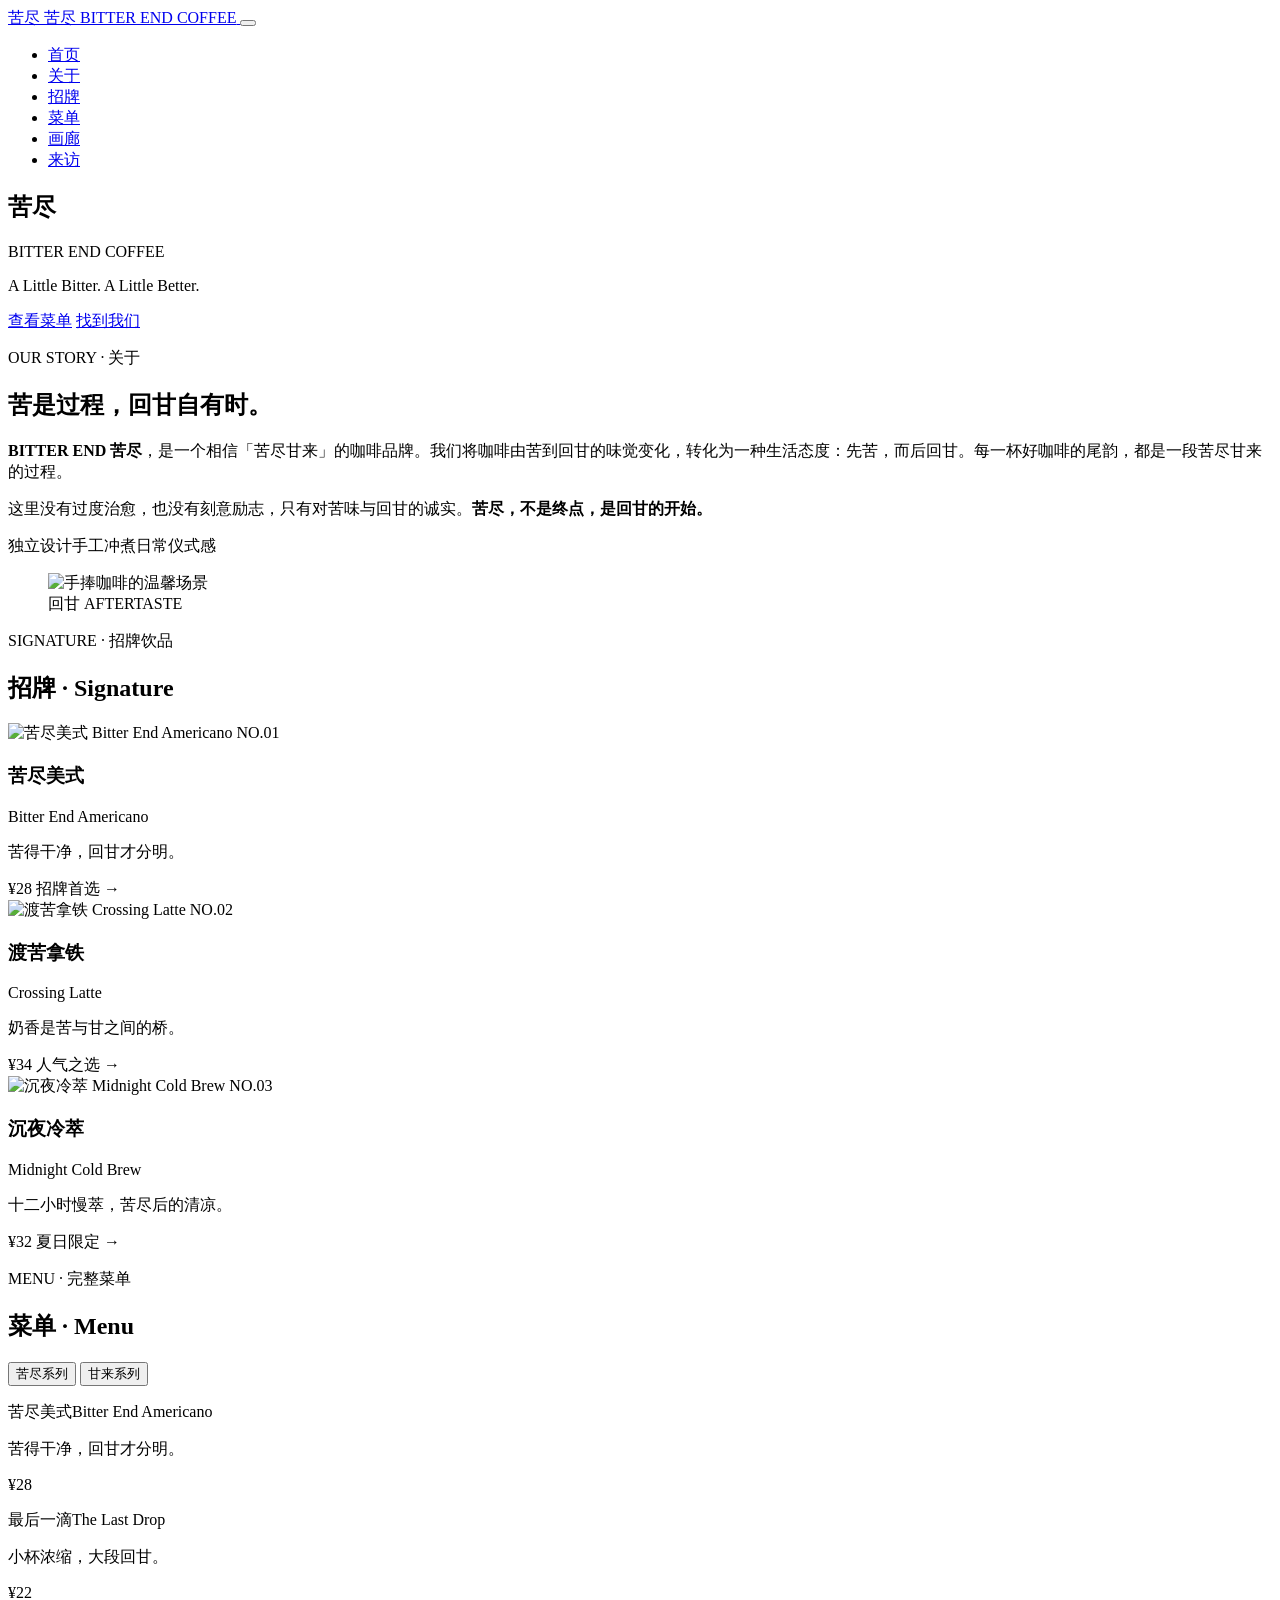
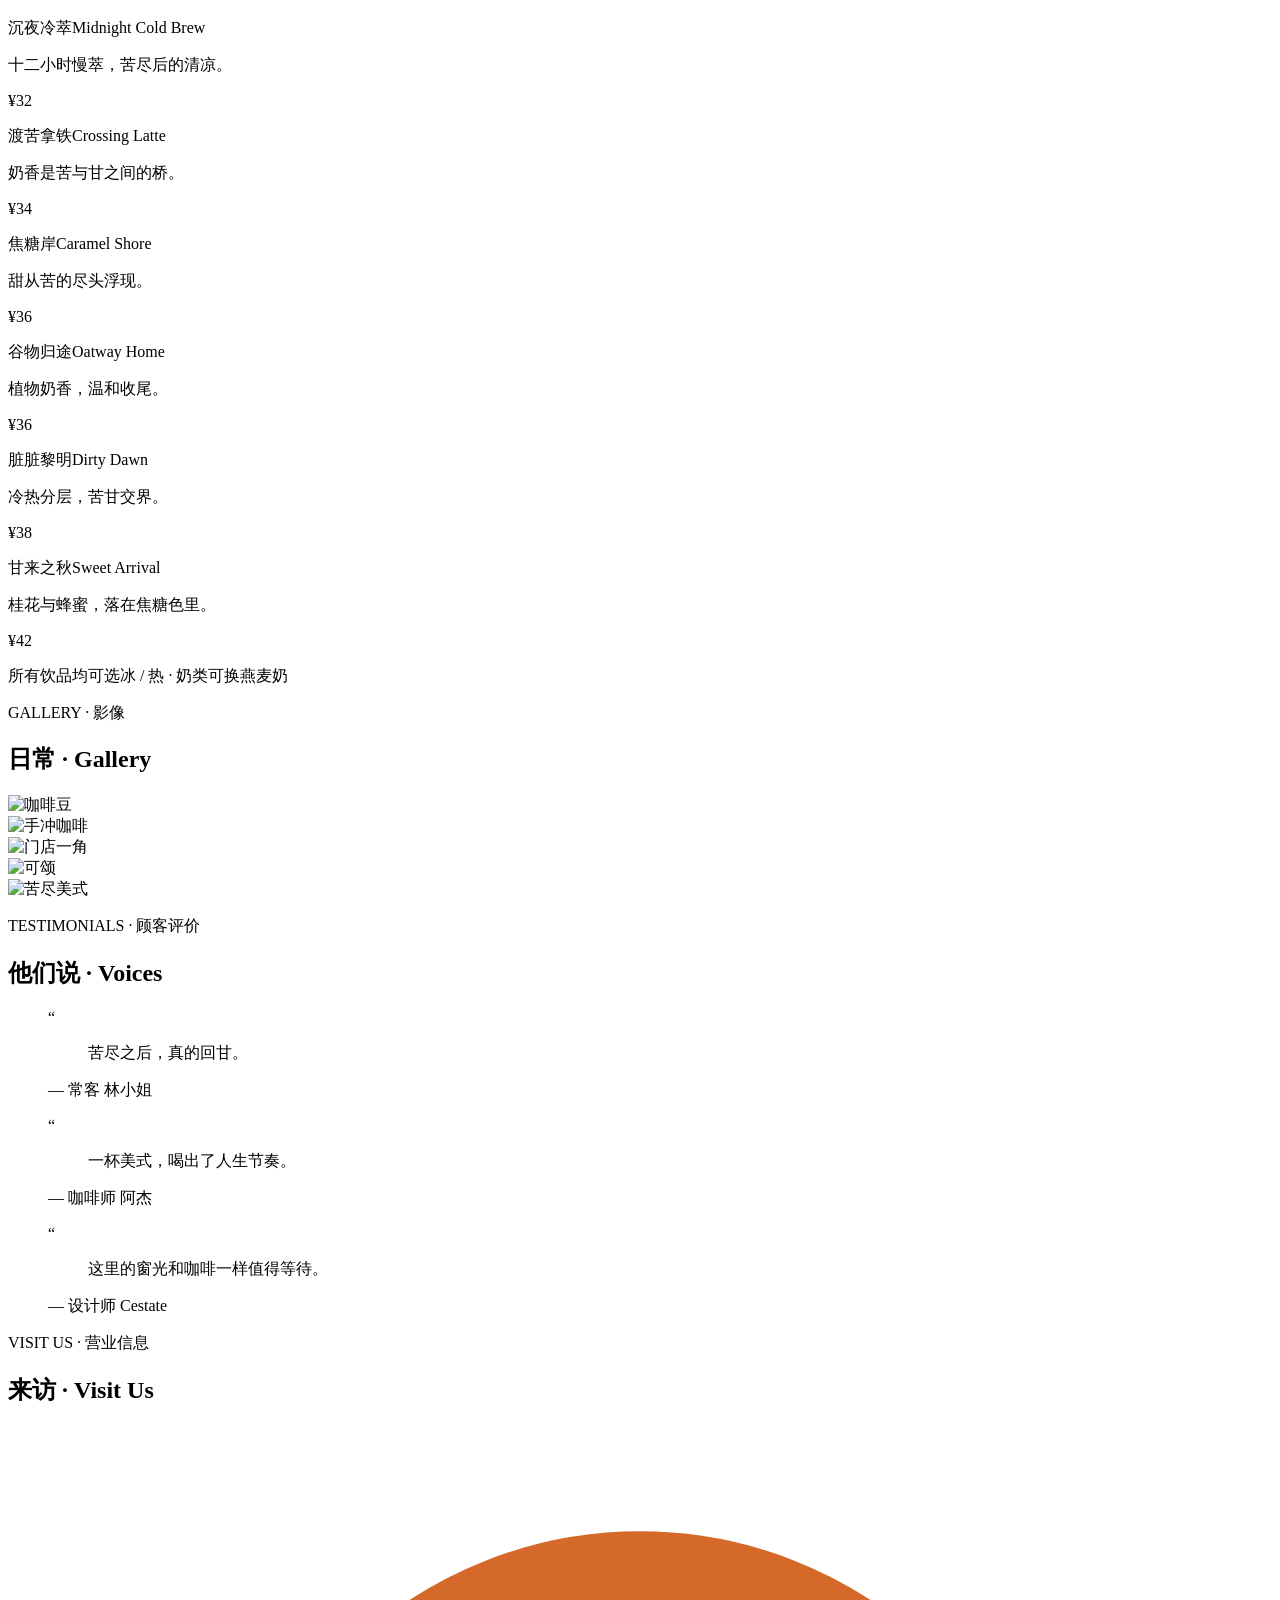
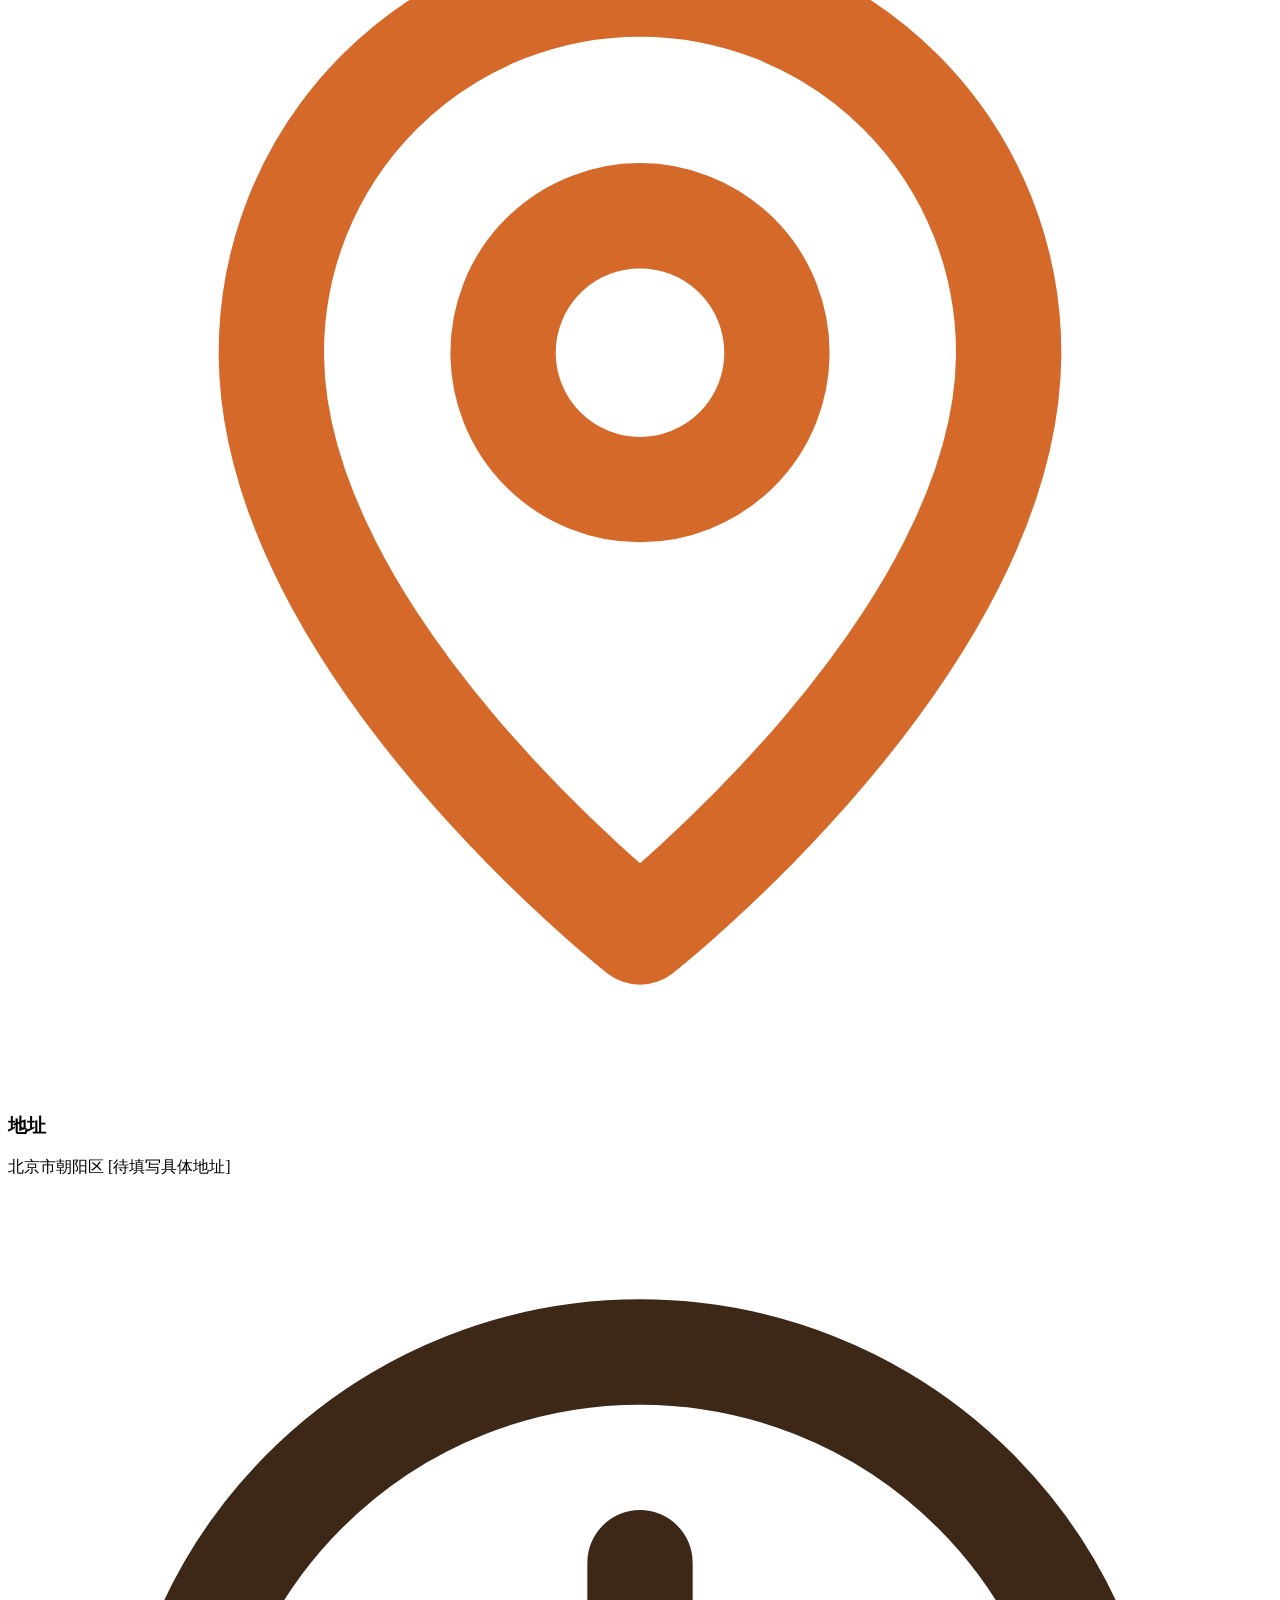
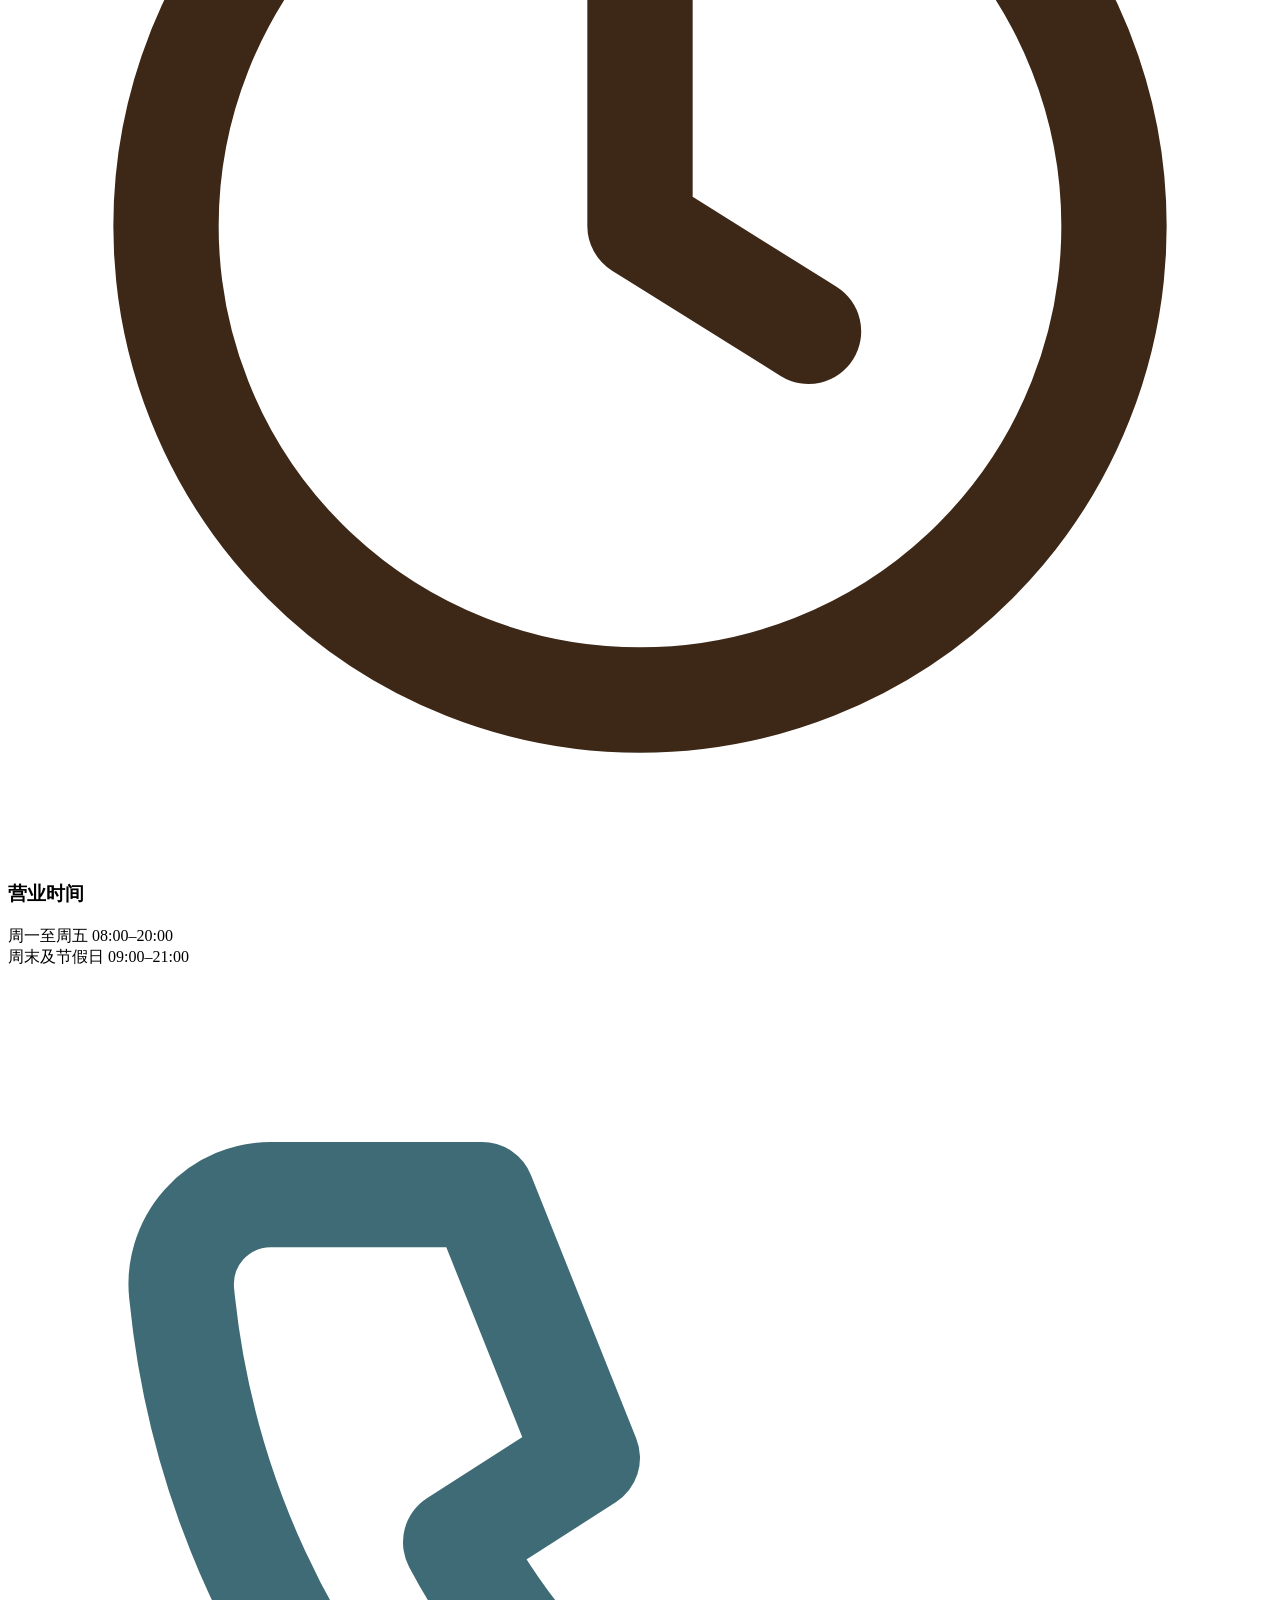
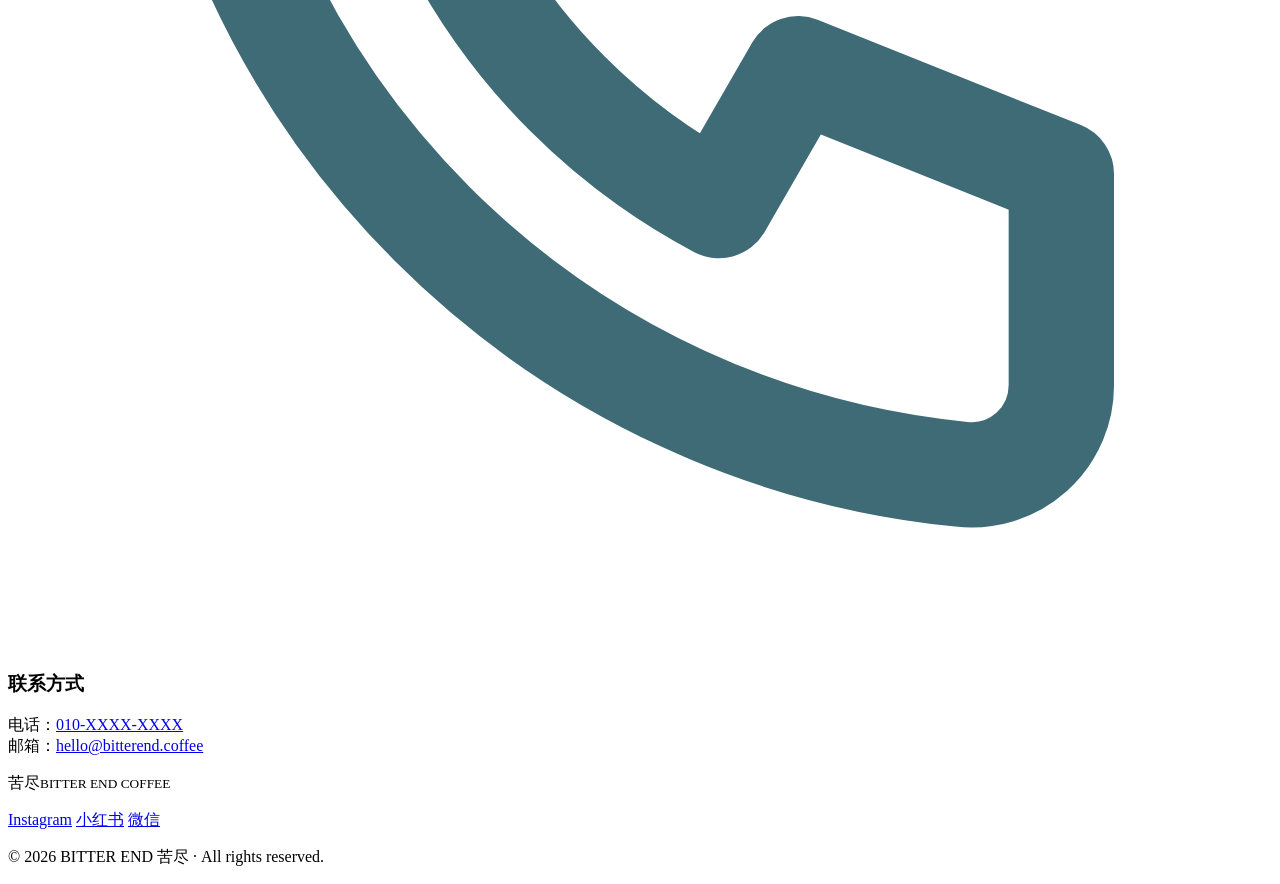
==== index.html @ 6642f7c9 "Add files via upload" ====
<!DOCTYPE html>
<html lang="zh-CN"><head>
<meta charset="UTF-8">
<meta name="viewport" content="width=device-width, initial-scale=1.0">
<meta name="description" content="苦尽 BITTER END COFFEE：苦是过程，回甘自有时。探索品牌故事、招牌饮品、完整菜单与门店信息。">
<meta name="theme-color" content="#3D2817">
<title>苦尽 BITTER END COFFEE · A Little Bitter. A Little Better.</title>
<link rel="preconnect" href="https://fonts.googleapis.com">
<link rel="preconnect" href="https://fonts.gstatic.com" crossorigin="">
<link href="https://fonts.googleapis.com/css2?family=Fredoka:wght@500;600;700&amp;family=Inter:wght@400;500;600;700&amp;family=Noto+Sans+SC:wght@400;500;700;900&amp;family=Ma+Shan+Zheng&amp;display=swap" rel="stylesheet">
<link rel="stylesheet" href="assets/styles.css">
</head>
<body>

<!-- 1. 固定导航栏 -->
<header class="nav">
  <div class="nav-inner">
    <a class="brand" href="#home" aria-label="苦尽 BITTER END COFFEE 首页">
      <span class="brand-mark">苦尽</span>
      <span class="brand-name">
        <span class="cn">苦尽</span>
        <span class="en">BITTER END COFFEE</span>
      </span>
    </a>
    <button class="burger" id="burger" aria-label="打开菜单" aria-expanded="false">
      <span></span><span></span><span></span>
    </button>
    <ul class="nav-links" id="navLinks">
      <li><a href="#home">首页</a></li>
      <li><a href="#about">关于</a></li>
      <li><a href="#signature">招牌</a></li>
      <li><a href="#menu">菜单</a></li>
      <li><a href="#gallery">画廊</a></li>
      <li><a href="#visit" class="nav-cta">来访</a></li>
    </ul>
  </div>
</header>

<main>

<!-- 2. Hero -->
<section class="hero" id="home">
  <div class="hero-copy">
    <h1 class="hero-brush">苦尽</h1>
    <p class="hero-en">BITTER END COFFEE</p>
    <p class="hero-tag">A Little Bitter. A Little Better.</p>
    <div class="hero-btns">
      <a class="btn btn--mustard" href="#menu">查看菜单</a>
      <a class="btn btn--outline" href="#visit">找到我们</a>
    </div>
  </div>
</section>

<!-- 3. Our Story -->
<section class="story" id="about">
  <div class="wrap story-grid">
    <div class="story-text">
      <p class="sec-eyebrow">OUR STORY · 关于</p>
      <h2 class="story-title">苦是过程，回甘自有时<span class="dot">。</span>
      </h2>
      <p><strong>BITTER END 苦尽</strong>，是一个相信「苦尽甘来」的咖啡品牌。我们将咖啡由苦到回甘的味觉变化，转化为一种生活态度：先苦，而后回甘。每一杯好咖啡的尾韵，都是一段苦尽甘来的过程。</p>
      <p>这里没有过度治愈，也没有刻意励志，只有对苦味与回甘的诚实。<strong>苦尽，不是终点，是回甘的开始。</strong></p>
      <div class="story-tags">
        <span>独立设计</span><span>手工冲煮</span><span>日常仪式感</span>
      </div>
    </div>
    <figure class="story-fig">
      <div class="frame">
        <img src="assets/images/story.png" alt="手捧咖啡的温馨场景" loading="lazy">
      </div>
      <div class="story-seal" aria-hidden="true">
        <span class="zh">回甘</span>
        <span class="en">AFTERTASTE</span>
      </div>
    </figure>
  </div>
</section>

<!-- 4. Signature -->
<section class="sig" id="signature">
  <div class="wrap">
    <div class="sec-head">
      <p class="sec-eyebrow">SIGNATURE · 招牌饮品</p>
      <h2 class="sec-title">招牌 · <span class="en">Signature</span></h2>
    </div>
    <div class="sig-grid">
      <article class="sig-card">
        <div class="sig-thumb">
          <img src="assets/images/americano.png" alt="苦尽美式 Bitter End Americano" loading="lazy">
          <span class="sig-badge">NO.01</span>
        </div>
        <div class="sig-body">
          <h3 class="sig-name-zh">苦尽美式</h3>
          <p class="sig-name-en">Bitter End Americano</p>
          <p class="sig-line">苦得干净，回甘才分明。</p>
          <div class="sig-foot">
            <span class="sig-price">¥28</span>
            <span class="sig-more">招牌首选 →</span>
          </div>
        </div>
      </article>
      <article class="sig-card">
        <div class="sig-thumb">
          <img src="assets/images/latte.png" alt="渡苦拿铁 Crossing Latte" loading="lazy">
          <span class="sig-badge">NO.02</span>
        </div>
        <div class="sig-body">
          <h3 class="sig-name-zh">渡苦拿铁</h3>
          <p class="sig-name-en">Crossing Latte</p>
          <p class="sig-line">奶香是苦与甘之间的桥。</p>
          <div class="sig-foot">
            <span class="sig-price">¥34</span>
            <span class="sig-more">人气之选 →</span>
          </div>
        </div>
      </article>
      <article class="sig-card">
        <div class="sig-thumb">
          <img src="assets/images/cold-brew.png" alt="沉夜冷萃 Midnight Cold Brew" loading="lazy">
          <span class="sig-badge">NO.03</span>
        </div>
        <div class="sig-body">
          <h3 class="sig-name-zh">沉夜冷萃</h3>
          <p class="sig-name-en">Midnight Cold Brew</p>
          <p class="sig-line">十二小时慢萃，苦尽后的清凉。</p>
          <div class="sig-foot">
            <span class="sig-price">¥32</span>
            <span class="sig-more">夏日限定 →</span>
          </div>
        </div>
      </article>
    </div>
  </div>
</section>

<!-- 5. Menu -->
<section class="menu" id="menu">
  <div class="wrap">
    <div class="sec-head">
      <p class="sec-eyebrow">MENU · 完整菜单</p>
      <h2 class="sec-title">菜单 · <span class="en">Menu</span></h2>
    </div>
    <div class="menu-panel-card">
      <div class="tabs" role="tablist" aria-label="菜单分类">
        <button class="tab active" role="tab" aria-selected="true" aria-controls="panel-bitter" id="tab-bitter" data-panel="panel-bitter">苦尽系列</button>
        <button class="tab" role="tab" aria-selected="false" aria-controls="panel-sweet" id="tab-sweet" data-panel="panel-sweet">甘来系列</button>
      </div>
      <div class="tab-panels">
        <div class="tab-panel active" id="panel-bitter" role="tabpanel" aria-labelledby="tab-bitter">
          <div class="menu-row">
            <div class="menu-info">
              <p class="menu-name">苦尽美式<span class="en">Bitter End Americano</span></p>
              <p class="menu-desc">苦得干净，回甘才分明。</p>
            </div>
            <span class="leader" aria-hidden="true"></span>
            <span class="menu-price">¥28</span>
          </div>
          <div class="menu-row">
            <div class="menu-info">
              <p class="menu-name">最后一滴<span class="en">The Last Drop</span></p>
              <p class="menu-desc">小杯浓缩，大段回甘。</p>
            </div>
            <span class="leader" aria-hidden="true"></span>
            <span class="menu-price">¥22</span>
          </div>
          <div class="menu-row">
            <div class="menu-info">
              <p class="menu-name">沉夜冷萃<span class="en">Midnight Cold Brew</span></p>
              <p class="menu-desc">十二小时慢萃，苦尽后的清凉。</p>
            </div>
            <span class="leader" aria-hidden="true"></span>
            <span class="menu-price">¥32</span>
          </div>
        </div>
        <div class="tab-panel" id="panel-sweet" role="tabpanel" aria-labelledby="tab-sweet">
          <div class="menu-row">
            <div class="menu-info">
              <p class="menu-name">渡苦拿铁<span class="en">Crossing Latte</span></p>
              <p class="menu-desc">奶香是苦与甘之间的桥。</p>
            </div>
            <span class="leader" aria-hidden="true"></span>
            <span class="menu-price">¥34</span>
          </div>
          <div class="menu-row">
            <div class="menu-info">
              <p class="menu-name">焦糖岸<span class="en">Caramel Shore</span></p>
              <p class="menu-desc">甜从苦的尽头浮现。</p>
            </div>
            <span class="leader" aria-hidden="true"></span>
            <span class="menu-price">¥36</span>
          </div>
          <div class="menu-row">
            <div class="menu-info">
              <p class="menu-name">谷物归途<span class="en">Oatway Home</span></p>
              <p class="menu-desc">植物奶香，温和收尾。</p>
            </div>
            <span class="leader" aria-hidden="true"></span>
            <span class="menu-price">¥36</span>
          </div>
          <div class="menu-row">
            <div class="menu-info">
              <p class="menu-name">脏脏黎明<span class="en">Dirty Dawn</span></p>
              <p class="menu-desc">冷热分层，苦甘交界。</p>
            </div>
            <span class="leader" aria-hidden="true"></span>
            <span class="menu-price">¥38</span>
          </div>
          <div class="menu-row">
            <div class="menu-info">
              <p class="menu-name">甘来之秋<span class="en">Sweet Arrival</span></p>
              <p class="menu-desc">桂花与蜂蜜，落在焦糖色里。</p>
            </div>
            <span class="leader" aria-hidden="true"></span>
            <span class="menu-price">¥42</span>
          </div>
        </div>
      </div>
      <p class="menu-note">所有饮品均可选冰 / 热 · 奶类可换燕麦奶</p>
    </div>
  </div>
</section>

<!-- 6. Gallery -->
<section class="gal" id="gallery">
  <div class="wrap">
    <div class="sec-head">
      <p class="sec-eyebrow">GALLERY · 影像</p>
      <h2 class="sec-title">日常 · <span class="en">Gallery</span></h2>
    </div>
    <div class="gal-grid">
      <div class="gal-cell r43"><img src="assets/images/coffee-beans.png" alt="咖啡豆" loading="lazy"></div>
      <div class="gal-cell r43"><img src="assets/images/pour-over.png" alt="手冲咖啡" loading="lazy"></div>
      <div class="gal-cell wide r169"><img src="assets/images/store.png" alt="门店一角" loading="lazy"></div>
      <div class="gal-cell r11"><img src="assets/images/croissant.png" alt="可颂" loading="lazy"></div>
      <div class="gal-cell r11"><img src="assets/images/americano.png" alt="苦尽美式" loading="lazy"></div>
    </div>
  </div>
</section>

<!-- 7. Testimonials -->
<section class="voices" id="voices">
  <div class="wrap">
    <div class="sec-head">
      <p class="sec-eyebrow">TESTIMONIALS · 顾客评价</p>
      <h2 class="sec-title">他们说 · <span class="en">Voices</span></h2>
    </div>
    <div class="voices-grid">
      <figure class="voice-card">
        <span class="voice-quote-mark" aria-hidden="true">“</span>
        <blockquote class="voice-text">苦尽之后，真的回甘。</blockquote>
        <figcaption class="voice-who">— 常客 林小姐</figcaption>
      </figure>
      <figure class="voice-card">
        <span class="voice-quote-mark" aria-hidden="true">“</span>
        <blockquote class="voice-text">一杯美式，喝出了人生节奏。</blockquote>
        <figcaption class="voice-who">— 咖啡师 阿杰</figcaption>
      </figure>
      <figure class="voice-card">
        <span class="voice-quote-mark" aria-hidden="true">“</span>
        <blockquote class="voice-text">这里的窗光和咖啡一样值得等待。</blockquote>
        <figcaption class="voice-who">— 设计师 Cestate</figcaption>
      </figure>
    </div>
  </div>
</section>

<!-- 8. Visit Us -->
<section class="visit" id="visit">
  <div class="wrap">
    <div class="sec-head">
      <p class="sec-eyebrow">VISIT US · 营业信息</p>
      <h2 class="sec-title">来访 · <span class="en">Visit Us</span></h2>
    </div>
    <div class="visit-grid">
      <div class="visit-card">
        <div class="visit-icon" aria-hidden="true">
          <svg viewBox="0 0 24 24" fill="none" stroke="#D4692A" stroke-width="2" stroke-linecap="round" stroke-linejoin="round"><path d="M12 21s-7-5.5-7-11a7 7 0 0 1 14 0c0 5.5-7 11-7 11z"></path><circle cx="12" cy="10" r="2.6"></circle></svg>
        </div>
        <h3 class="visit-label">地址</h3>
        <p>北京市朝阳区 [待填写具体地址]</p>
      </div>
      <div class="visit-card">
        <div class="visit-icon" aria-hidden="true">
          <svg viewBox="0 0 24 24" fill="none" stroke="#3D2817" stroke-width="2" stroke-linecap="round" stroke-linejoin="round"><circle cx="12" cy="12" r="9"></circle><path d="M12 7v5l3.2 2"></path></svg>
        </div>
        <h3 class="visit-label">营业时间</h3>
        <p>周一至周五 08:00–20:00<br>周末及节假日 09:00–21:00</p>
      </div>
      <div class="visit-card">
        <div class="visit-icon" aria-hidden="true">
          <svg viewBox="0 0 24 24" fill="none" stroke="#3E6B75" stroke-width="2" stroke-linecap="round" stroke-linejoin="round"><path d="M5 4h4l2 5-2.5 1.6a12 12 0 0 0 5 5L15 13l5 2v4a1.7 1.7 0 0 1-1.9 1.7A16.5 16.5 0 0 1 3.3 5.9 1.7 1.7 0 0 1 5 4z"></path></svg>
        </div>
        <h3 class="visit-label">联系方式</h3>
        <p>电话：<a href="tel:010-XXXX-XXXX">010-XXXX-XXXX</a><br>邮箱：<a href="mailto:hello@bitterend.coffee">hello@bitterend.coffee</a></p>
      </div>
    </div>
  </div>
</section>

</main>

<!-- 9. Footer -->
<footer class="footer">
  <div class="wrap footer-inner">
    <p class="footer-brand">苦尽<small>BITTER END COFFEE</small></p>
    <nav class="footer-social" aria-label="社交媒体">
      <a href="#" aria-label="Instagram">Instagram</a>
      <a href="#" aria-label="小红书">小红书</a>
      <a href="#" aria-label="微信">微信</a>
    </nav>
    <p class="footer-copy">© 2026 BITTER END 苦尽 · All rights reserved.</p>
  </div>
</footer>

<script src="assets/main.js" defer></script>


</body></html>
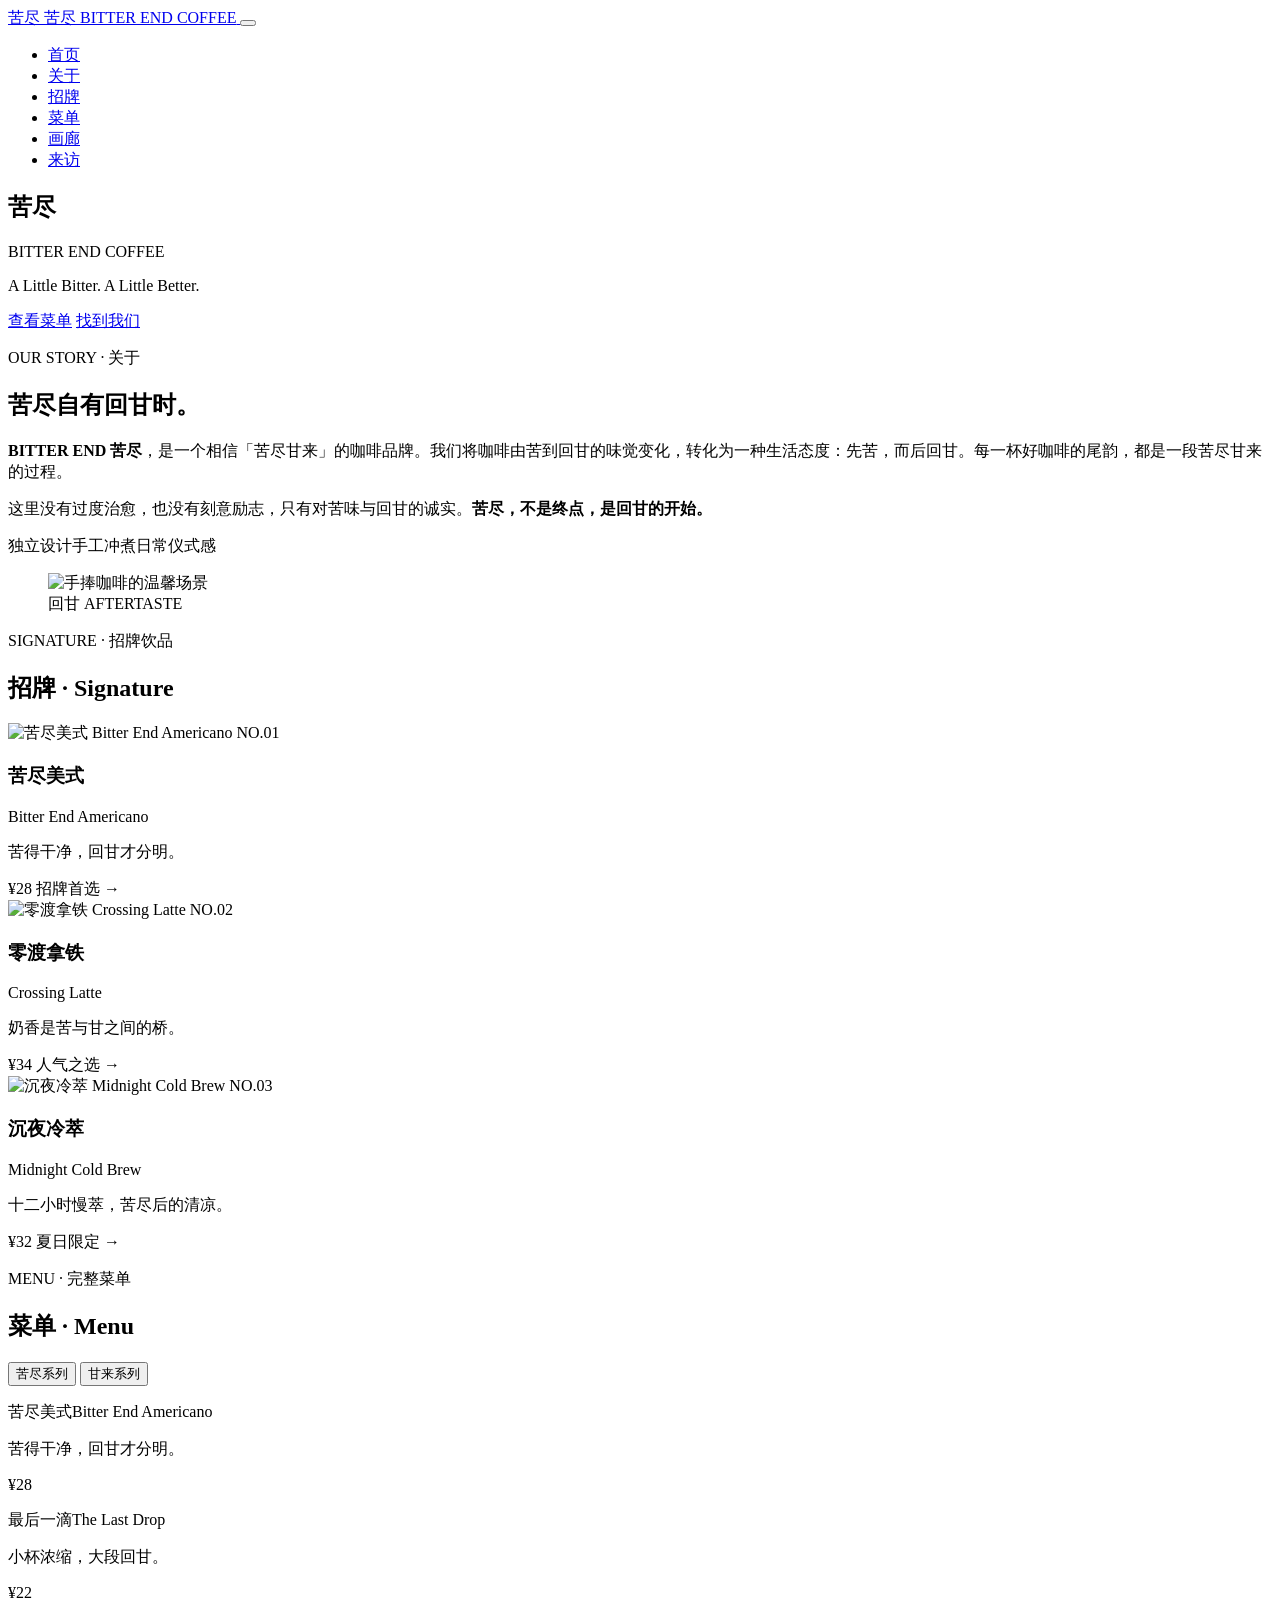
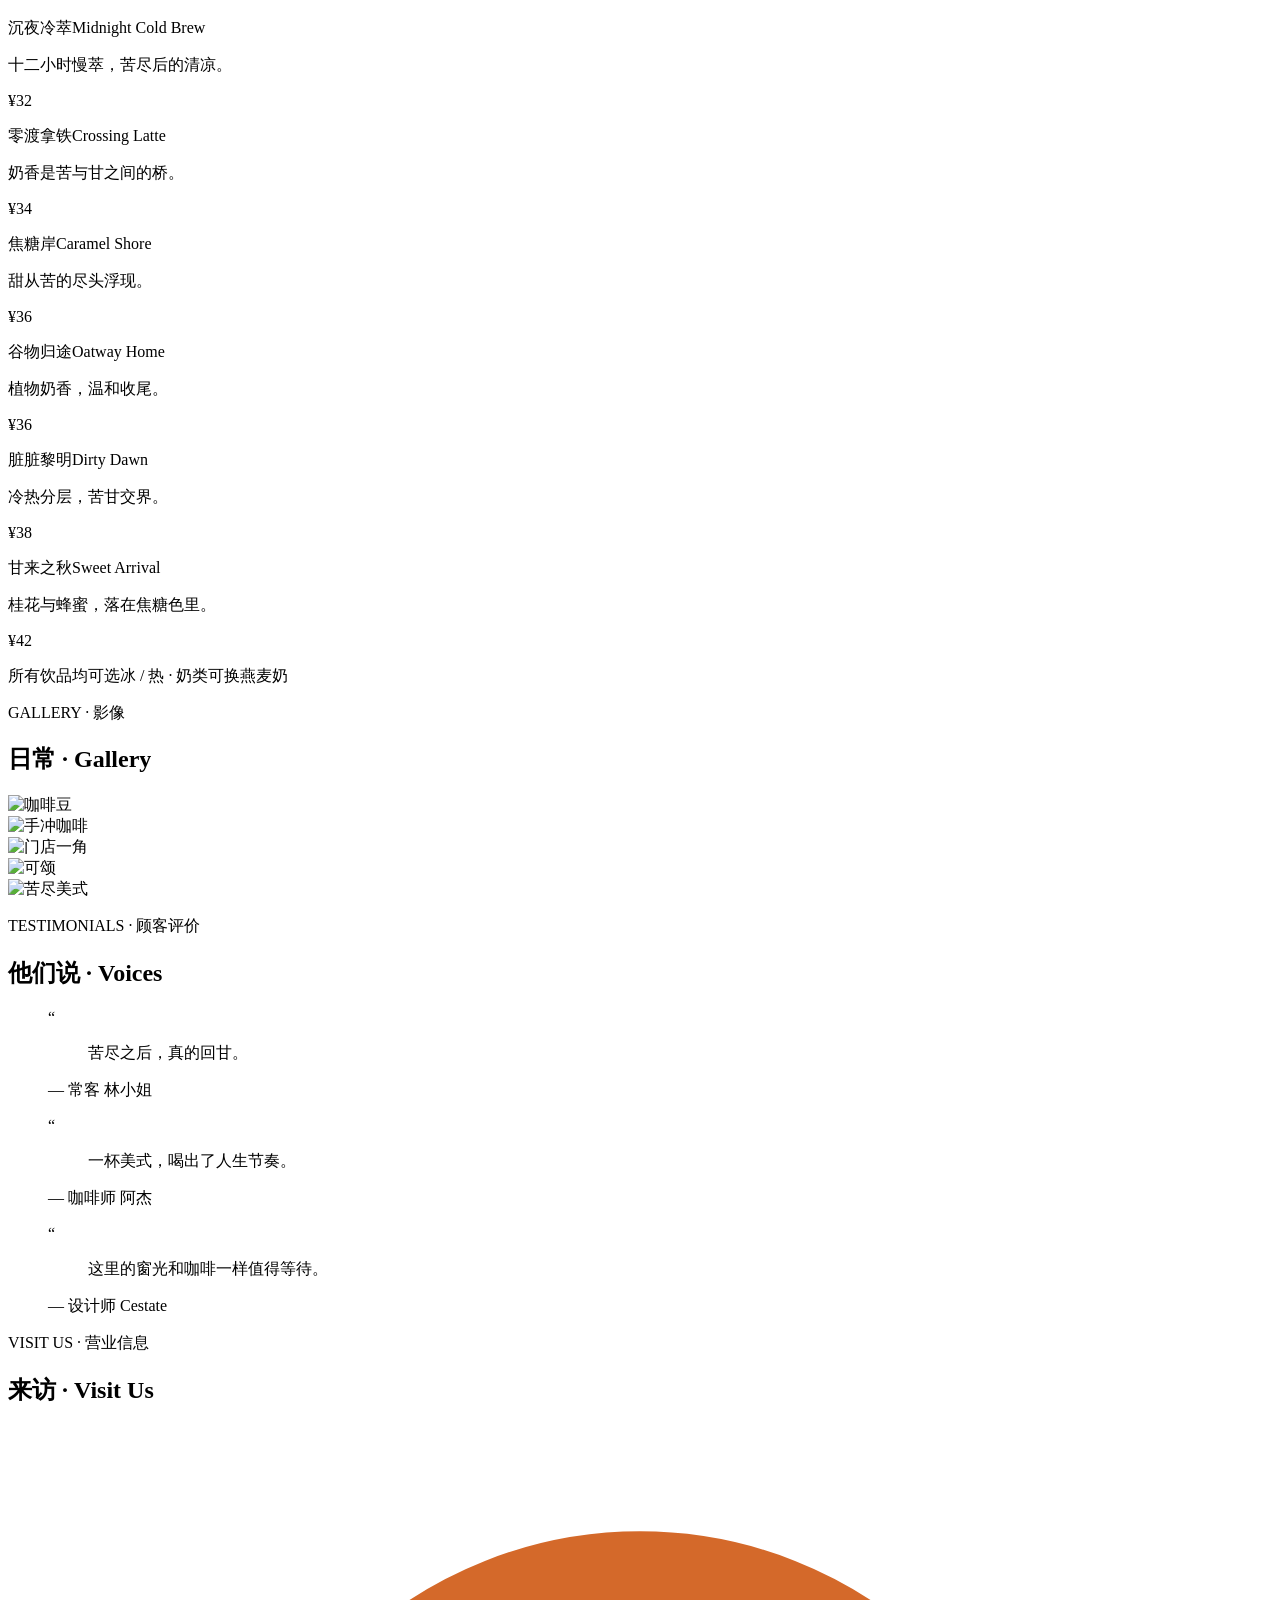
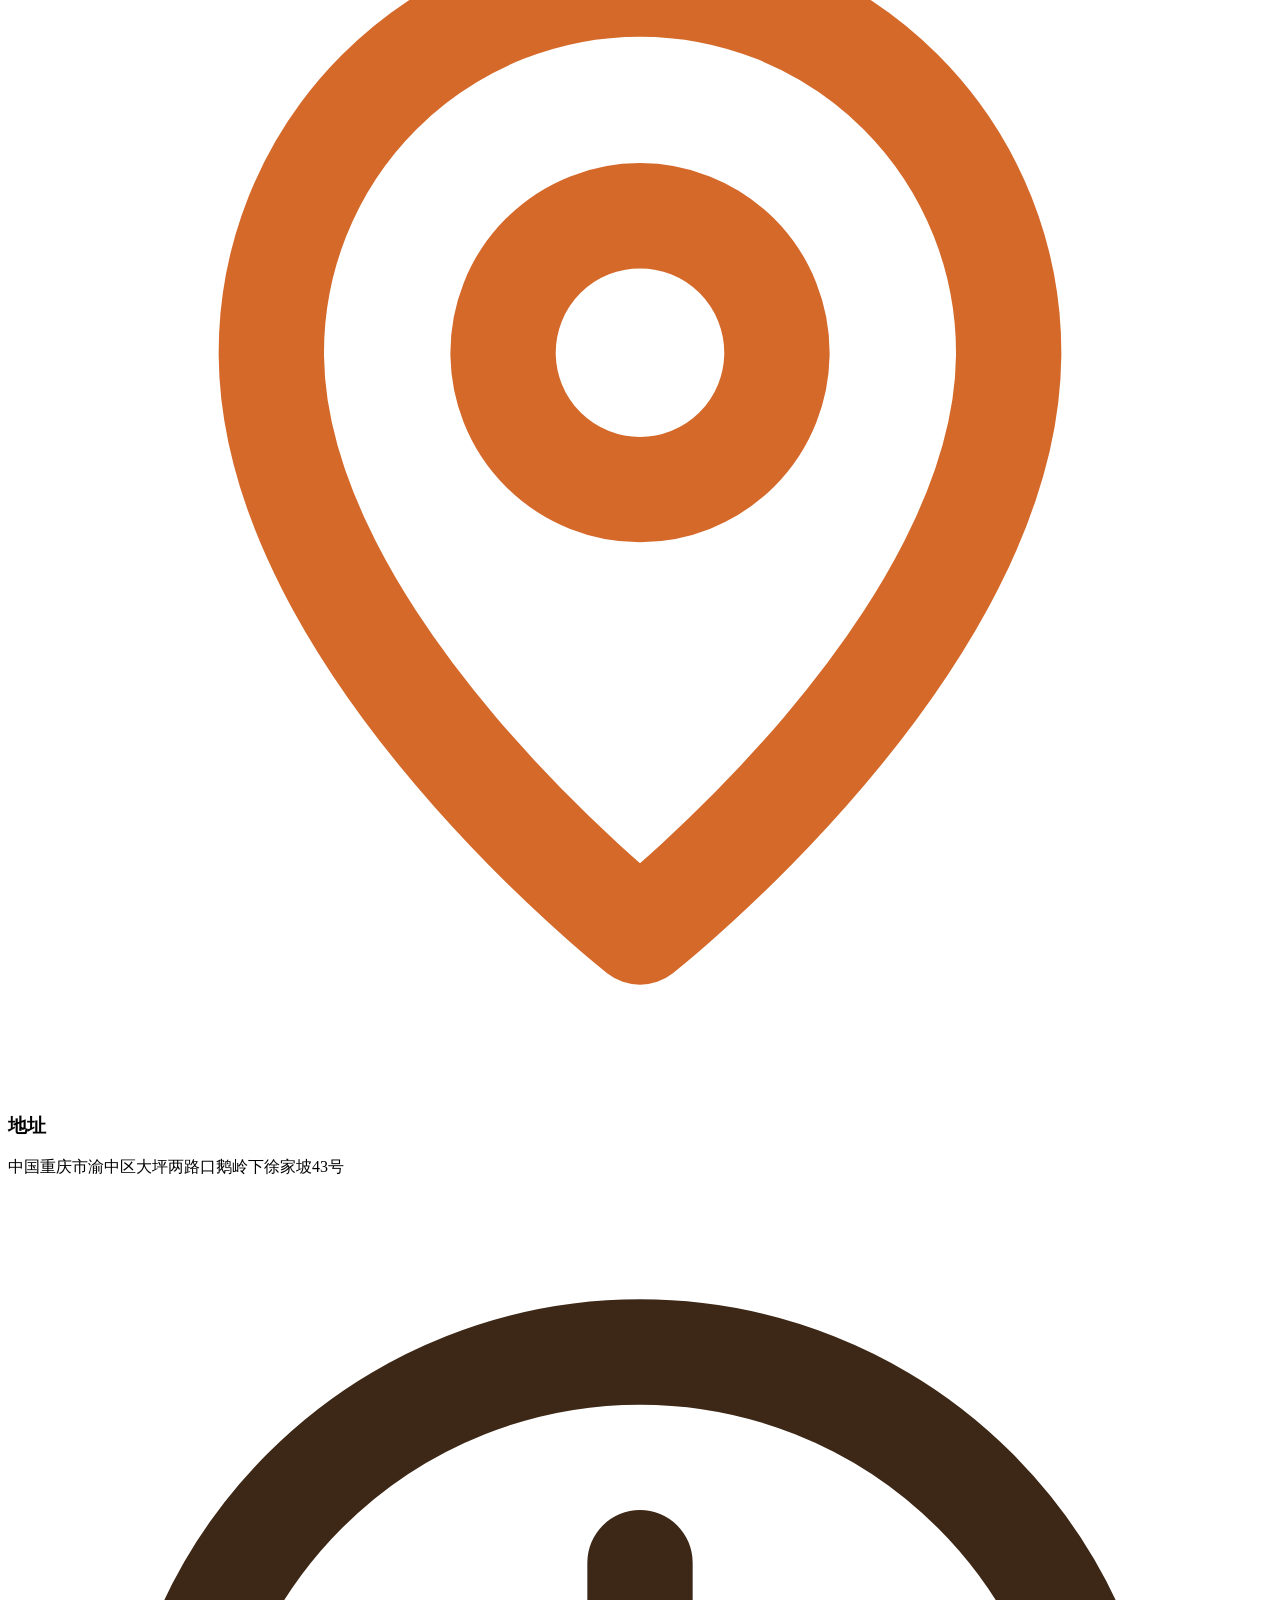
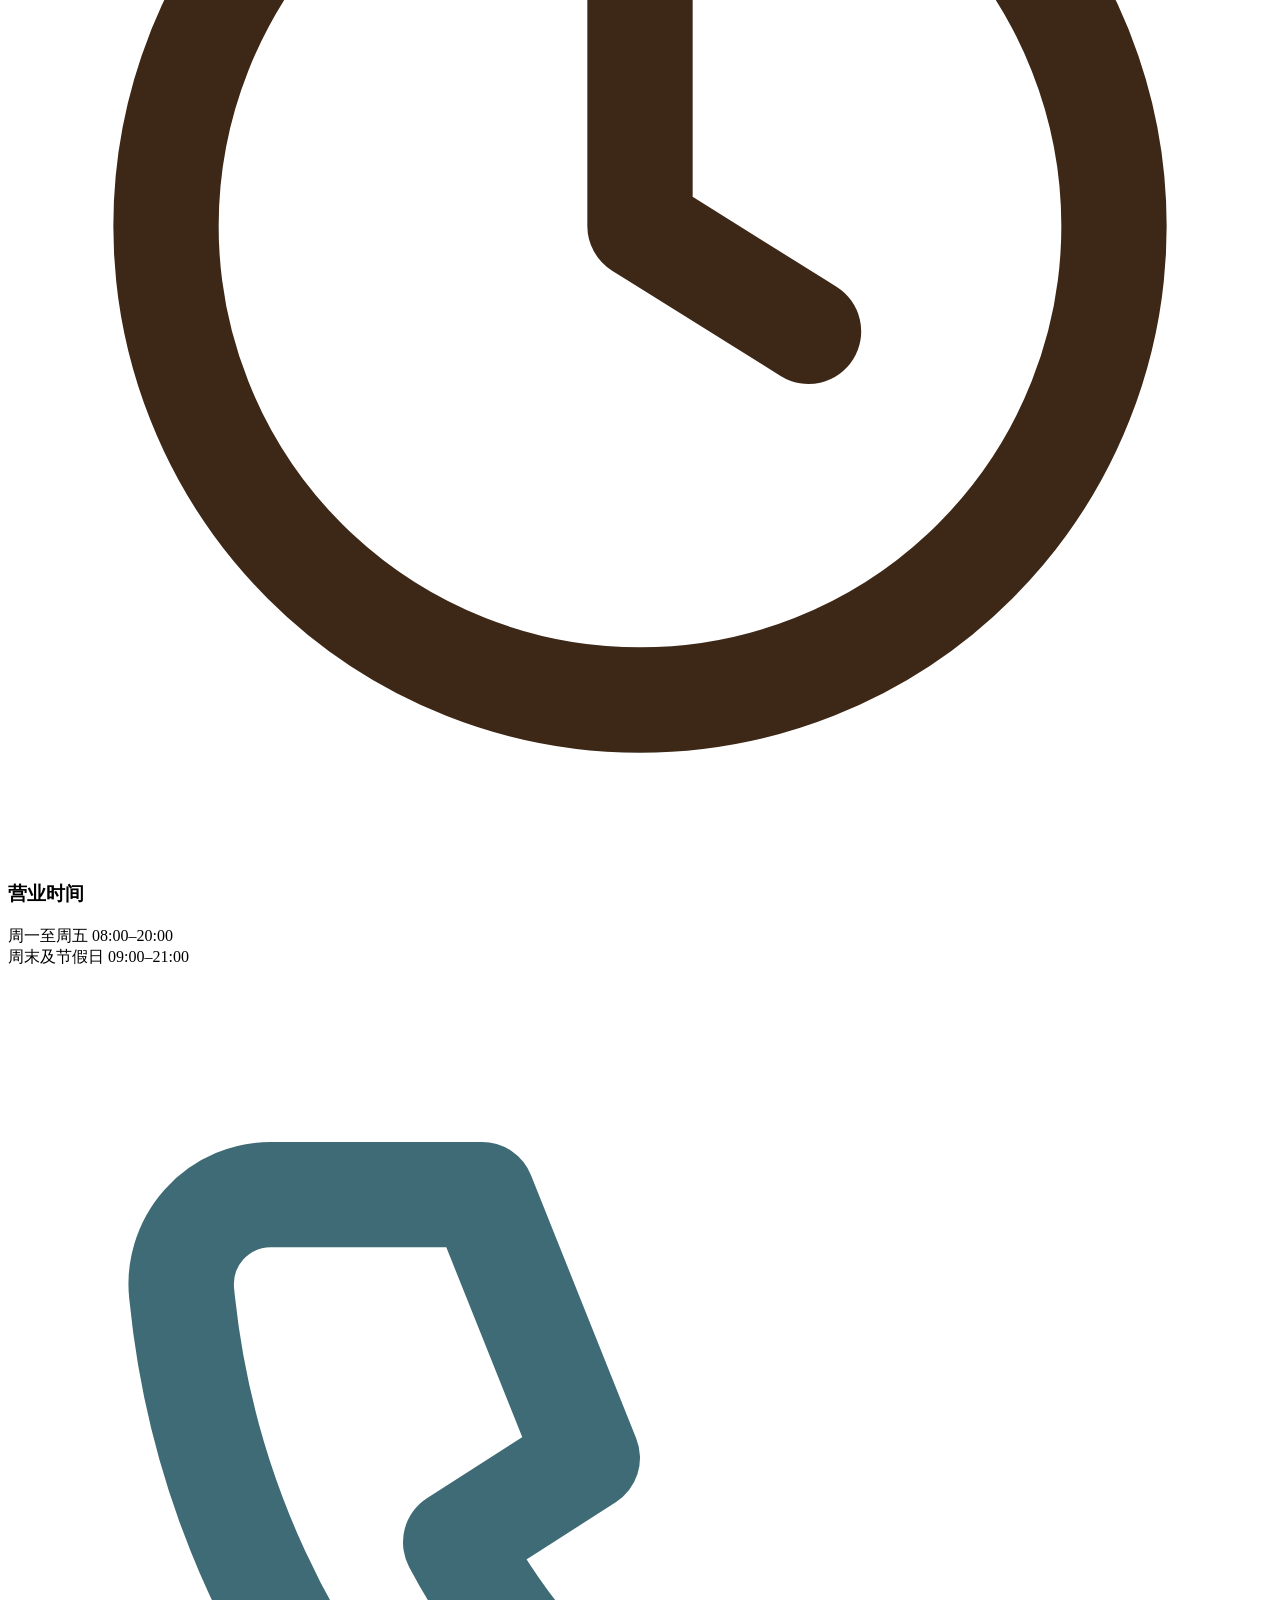
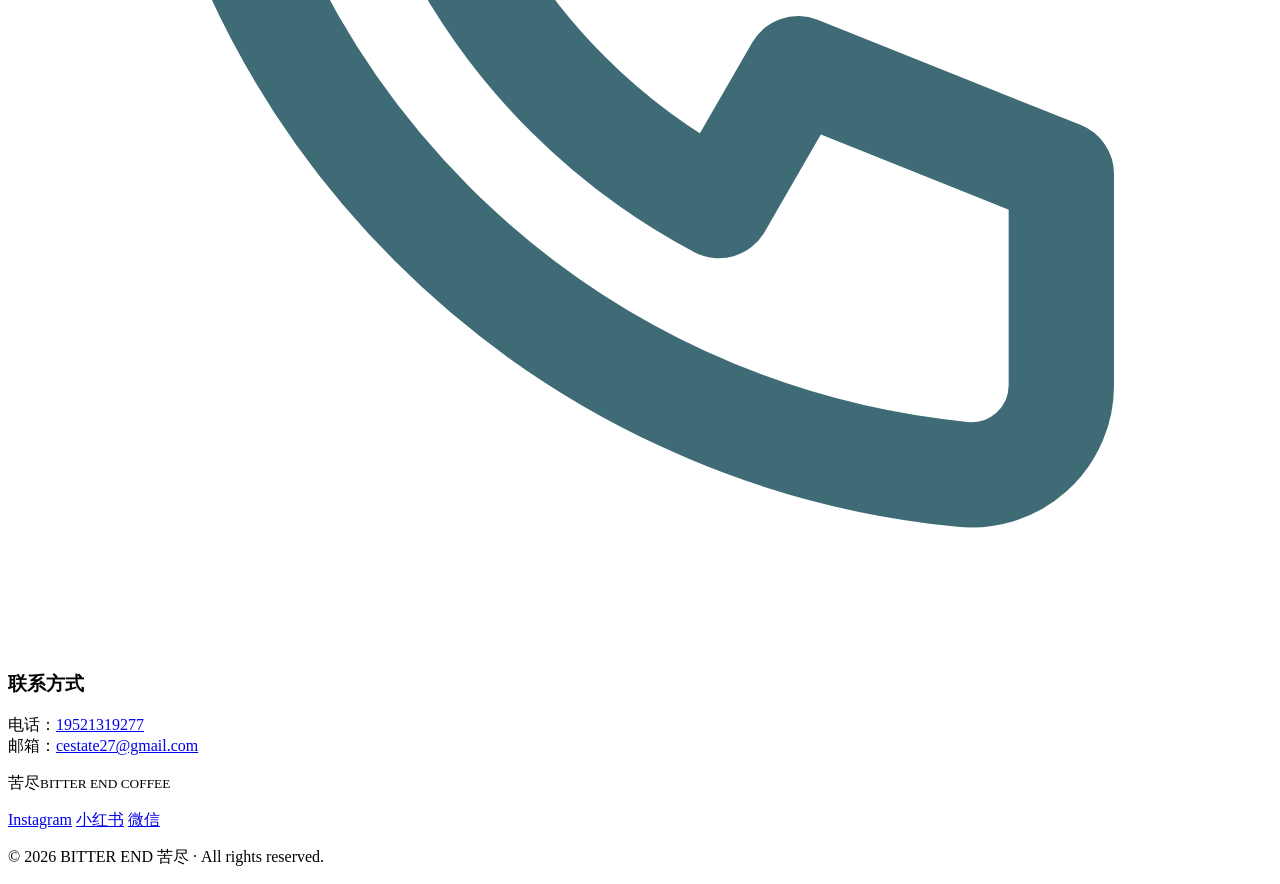
==== commit 7795987e: "Update index.html" ====
--- a/index.html
+++ b/index.html
@@ -2,7 +2,7 @@
 <html lang="zh-CN"><head>
 <meta charset="UTF-8">
 <meta name="viewport" content="width=device-width, initial-scale=1.0">
-<meta name="description" content="苦尽 BITTER END COFFEE：苦是过程，回甘自有时。探索品牌故事、招牌饮品、完整菜单与门店信息。">
+<meta name="description" content="苦尽 BITTER END COFFEE：苦尽自有回甘时。探索品牌故事、招牌饮品、完整菜单与门店信息。">
 <meta name="theme-color" content="#3D2817">
 <title>苦尽 BITTER END COFFEE · A Little Bitter. A Little Better.</title>
 <link rel="preconnect" href="https://fonts.googleapis.com">
@@ -56,7 +56,7 @@
   <div class="wrap story-grid">
     <div class="story-text">
       <p class="sec-eyebrow">OUR STORY · 关于</p>
-      <h2 class="story-title">苦是过程，回甘自有时<span class="dot">。</span>
+      <h2 class="story-title">苦尽自有回甘时<span class="dot">。</span>
       </h2>
       <p><strong>BITTER END 苦尽</strong>，是一个相信「苦尽甘来」的咖啡品牌。我们将咖啡由苦到回甘的味觉变化，转化为一种生活态度：先苦，而后回甘。每一杯好咖啡的尾韵，都是一段苦尽甘来的过程。</p>
       <p>这里没有过度治愈，也没有刻意励志，只有对苦味与回甘的诚实。<strong>苦尽，不是终点，是回甘的开始。</strong></p>
@@ -101,11 +101,11 @@
       </article>
       <article class="sig-card">
         <div class="sig-thumb">
-          <img src="assets/images/latte.png" alt="渡苦拿铁 Crossing Latte" loading="lazy">
+          <img src="assets/images/latte.png" alt="零渡拿铁 Crossing Latte" loading="lazy">
           <span class="sig-badge">NO.02</span>
         </div>
         <div class="sig-body">
-          <h3 class="sig-name-zh">渡苦拿铁</h3>
+          <h3 class="sig-name-zh">零渡拿铁</h3>
           <p class="sig-name-en">Crossing Latte</p>
           <p class="sig-line">奶香是苦与甘之间的桥。</p>
           <div class="sig-foot">
@@ -175,7 +175,7 @@
         <div class="tab-panel" id="panel-sweet" role="tabpanel" aria-labelledby="tab-sweet">
           <div class="menu-row">
             <div class="menu-info">
-              <p class="menu-name">渡苦拿铁<span class="en">Crossing Latte</span></p>
+              <p class="menu-name">零渡拿铁<span class="en">Crossing Latte</span></p>
               <p class="menu-desc">奶香是苦与甘之间的桥。</p>
             </div>
             <span class="leader" aria-hidden="true"></span>
@@ -277,7 +277,7 @@
           <svg viewBox="0 0 24 24" fill="none" stroke="#D4692A" stroke-width="2" stroke-linecap="round" stroke-linejoin="round"><path d="M12 21s-7-5.5-7-11a7 7 0 0 1 14 0c0 5.5-7 11-7 11z"></path><circle cx="12" cy="10" r="2.6"></circle></svg>
         </div>
         <h3 class="visit-label">地址</h3>
-        <p>北京市朝阳区 [待填写具体地址]</p>
+        <p>中国重庆市渝中区大坪两路口鹅岭下徐家坡43号</p>
       </div>
       <div class="visit-card">
         <div class="visit-icon" aria-hidden="true">
@@ -291,7 +291,7 @@
           <svg viewBox="0 0 24 24" fill="none" stroke="#3E6B75" stroke-width="2" stroke-linecap="round" stroke-linejoin="round"><path d="M5 4h4l2 5-2.5 1.6a12 12 0 0 0 5 5L15 13l5 2v4a1.7 1.7 0 0 1-1.9 1.7A16.5 16.5 0 0 1 3.3 5.9 1.7 1.7 0 0 1 5 4z"></path></svg>
         </div>
         <h3 class="visit-label">联系方式</h3>
-        <p>电话：<a href="tel:010-XXXX-XXXX">010-XXXX-XXXX</a><br>邮箱：<a href="mailto:hello@bitterend.coffee">hello@bitterend.coffee</a></p>
+        <p>电话：<a href="tel:010-XXXX-XXXX">19521319277</a><br>邮箱：<a href="mailto:cestate27@gmail.com">cestate27@gmail.com</a></p>
       </div>
     </div>
   </div>
@@ -315,4 +315,4 @@
 <script src="assets/main.js" defer></script>
 
 
-</body></html>+</body></html>
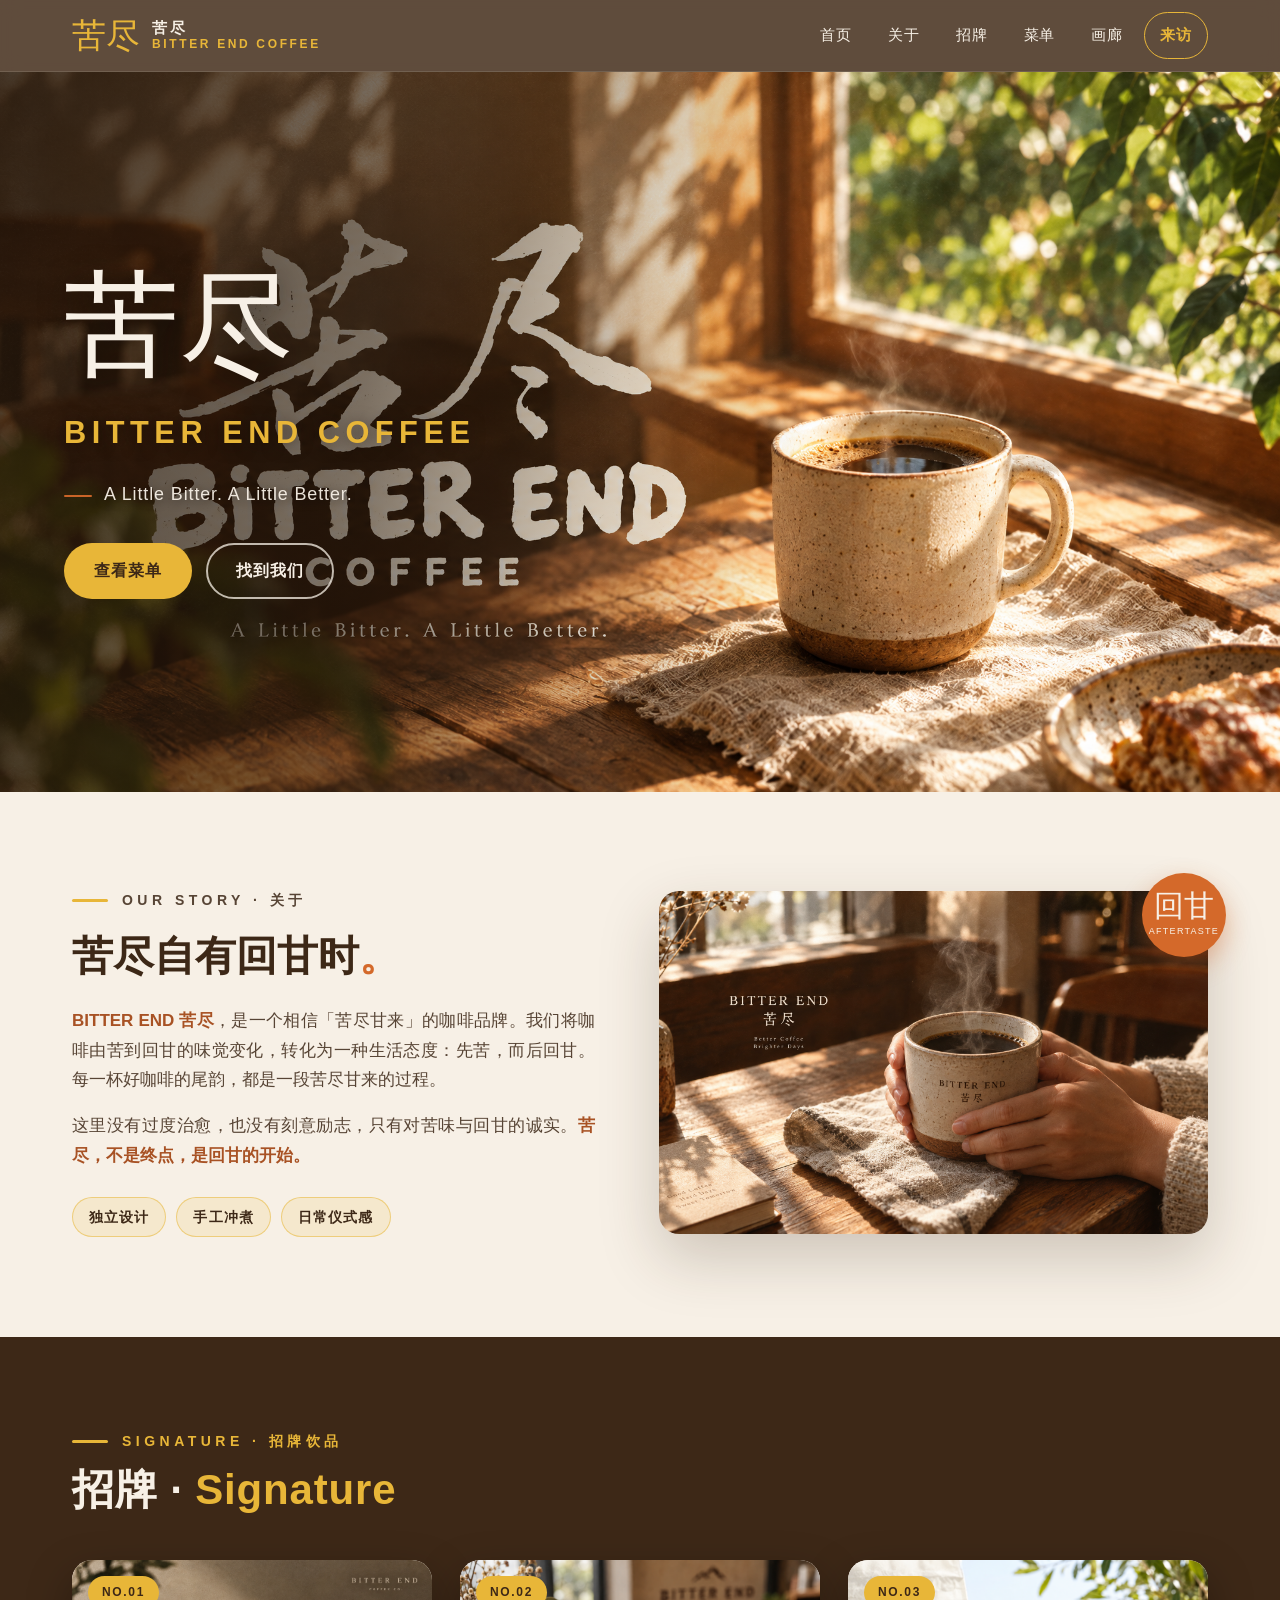
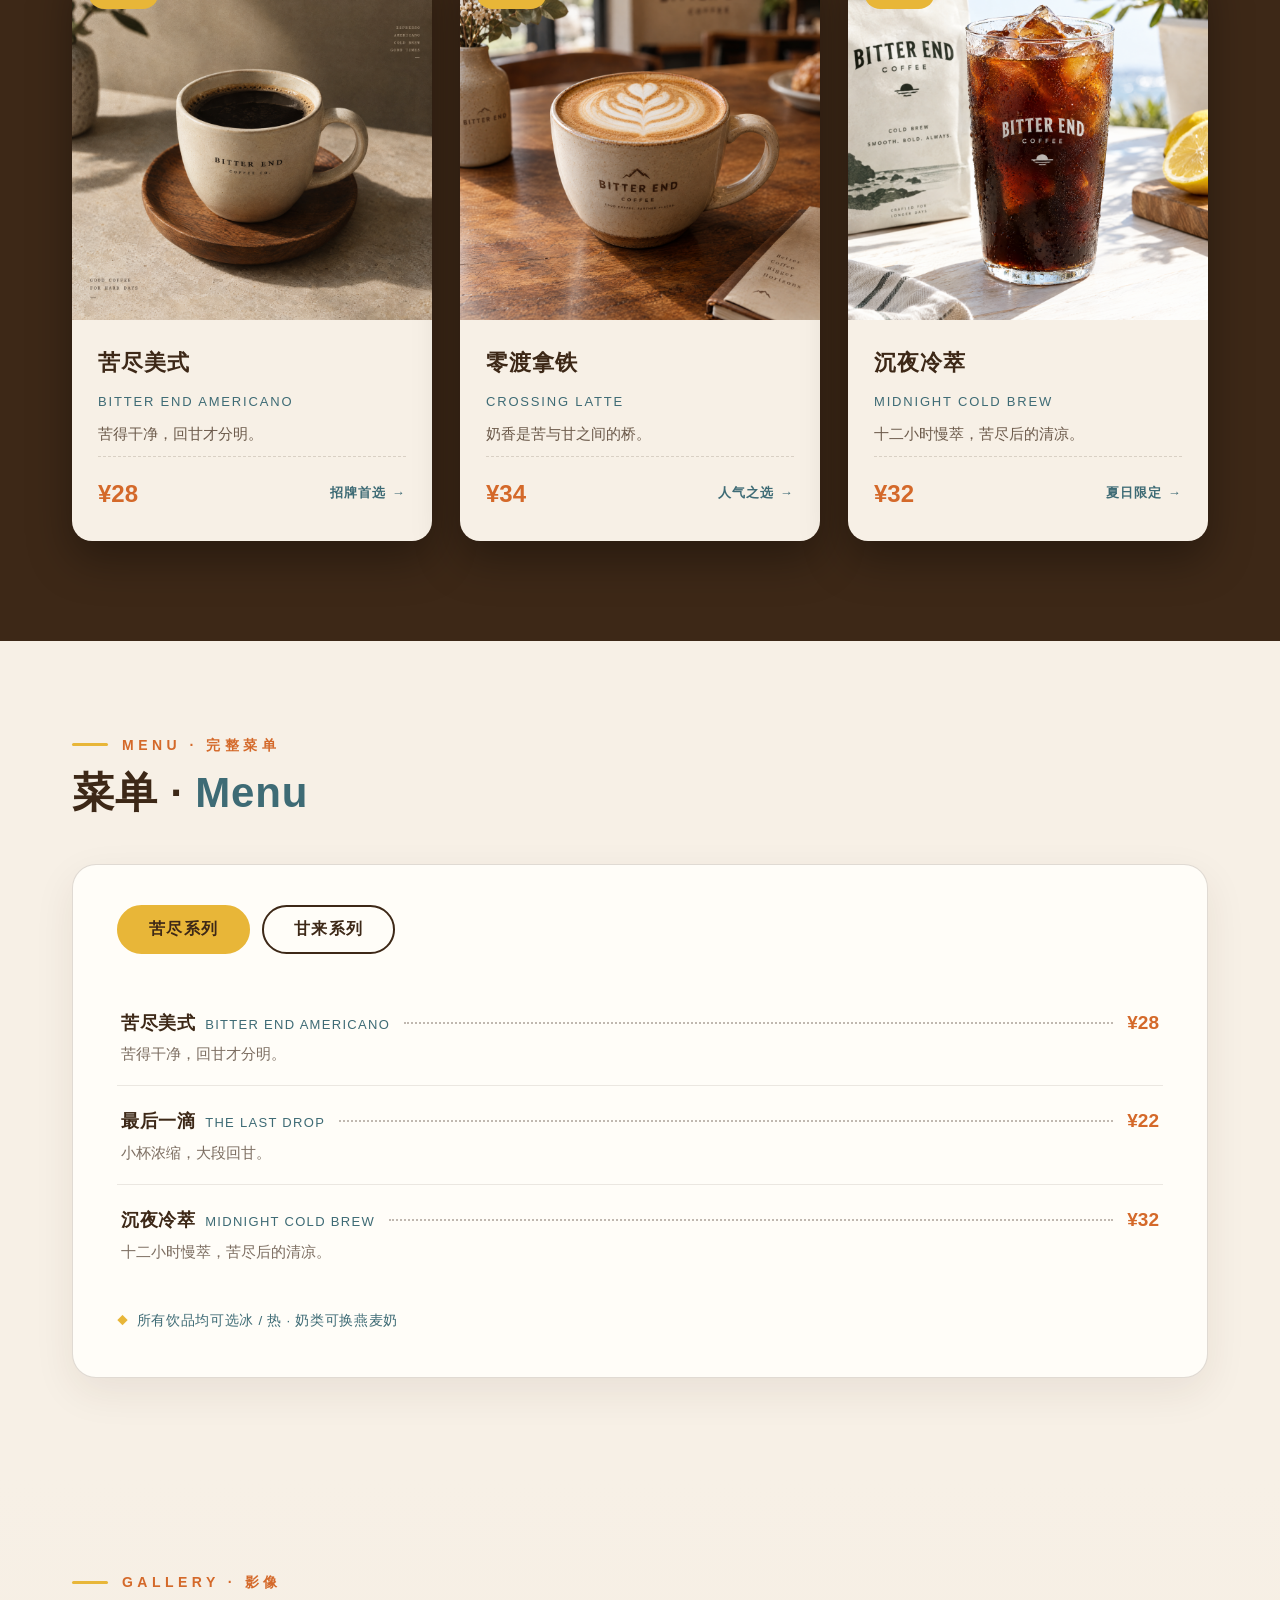
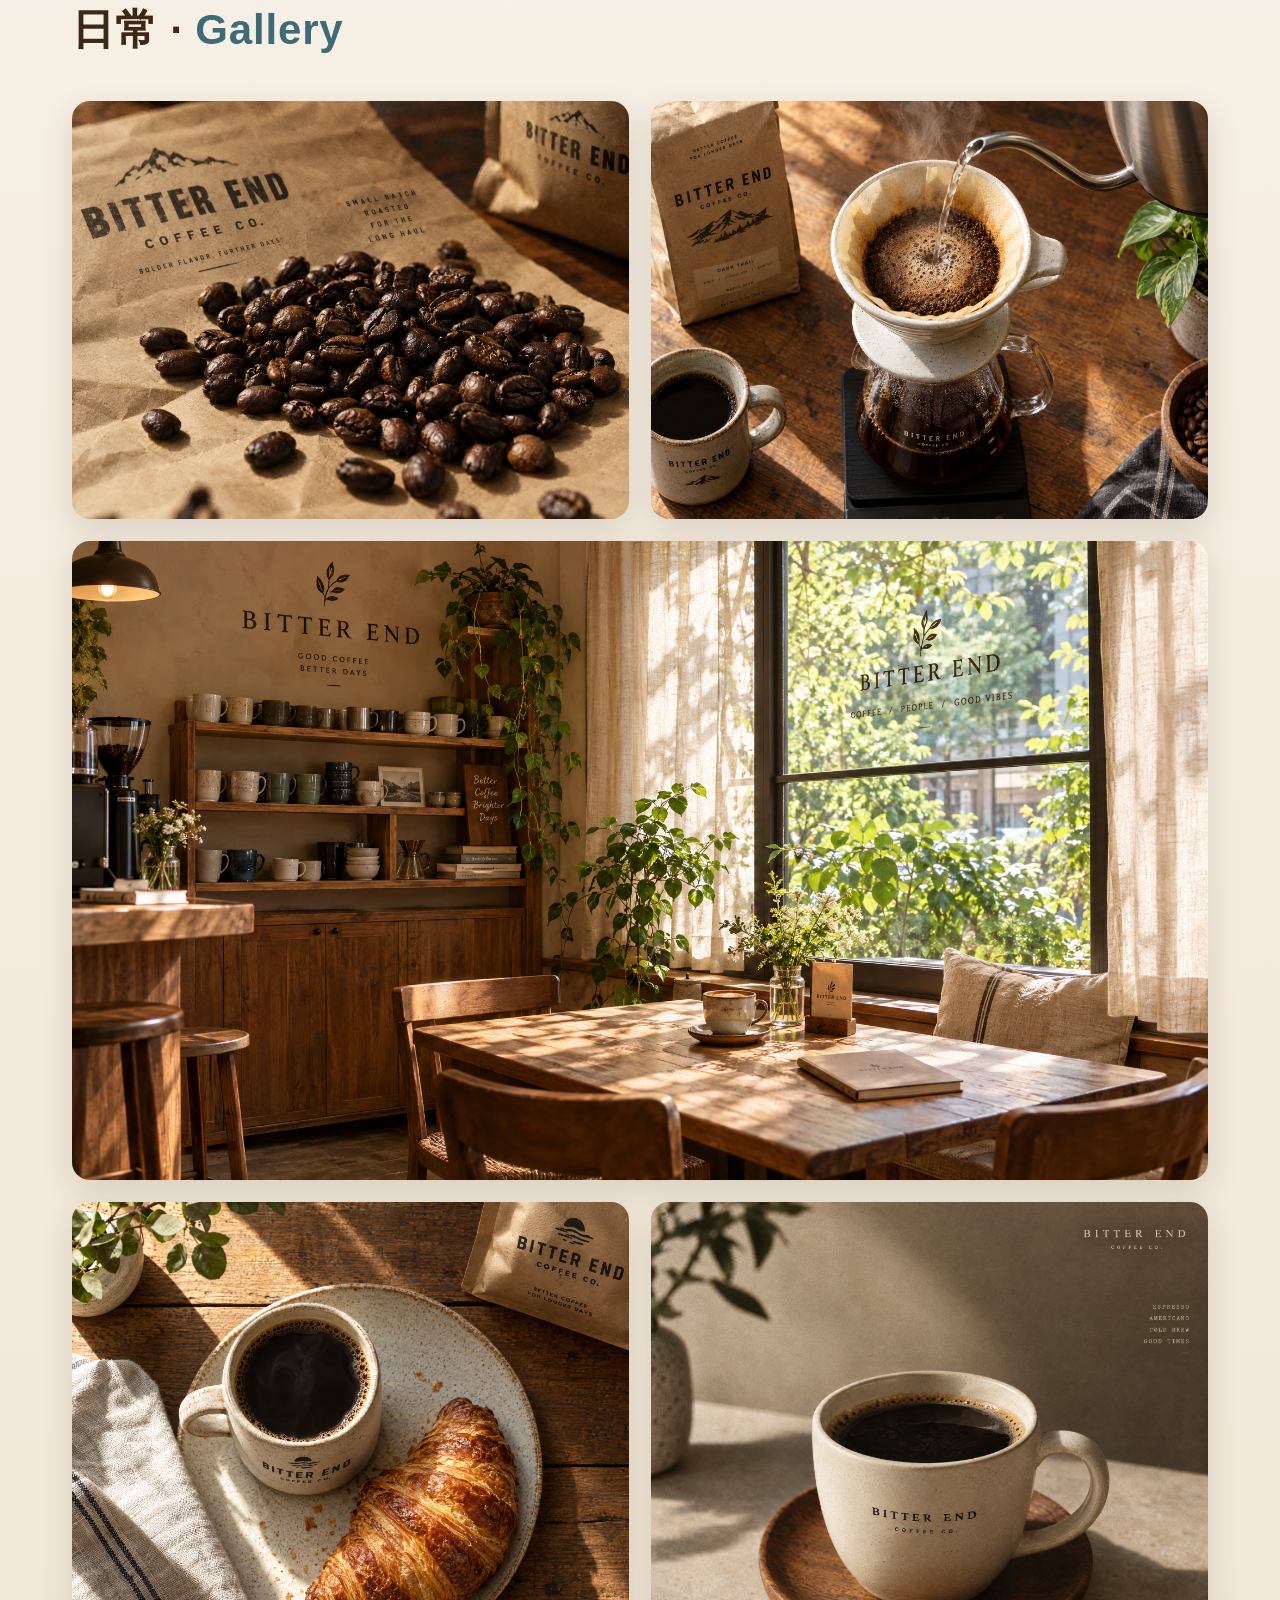
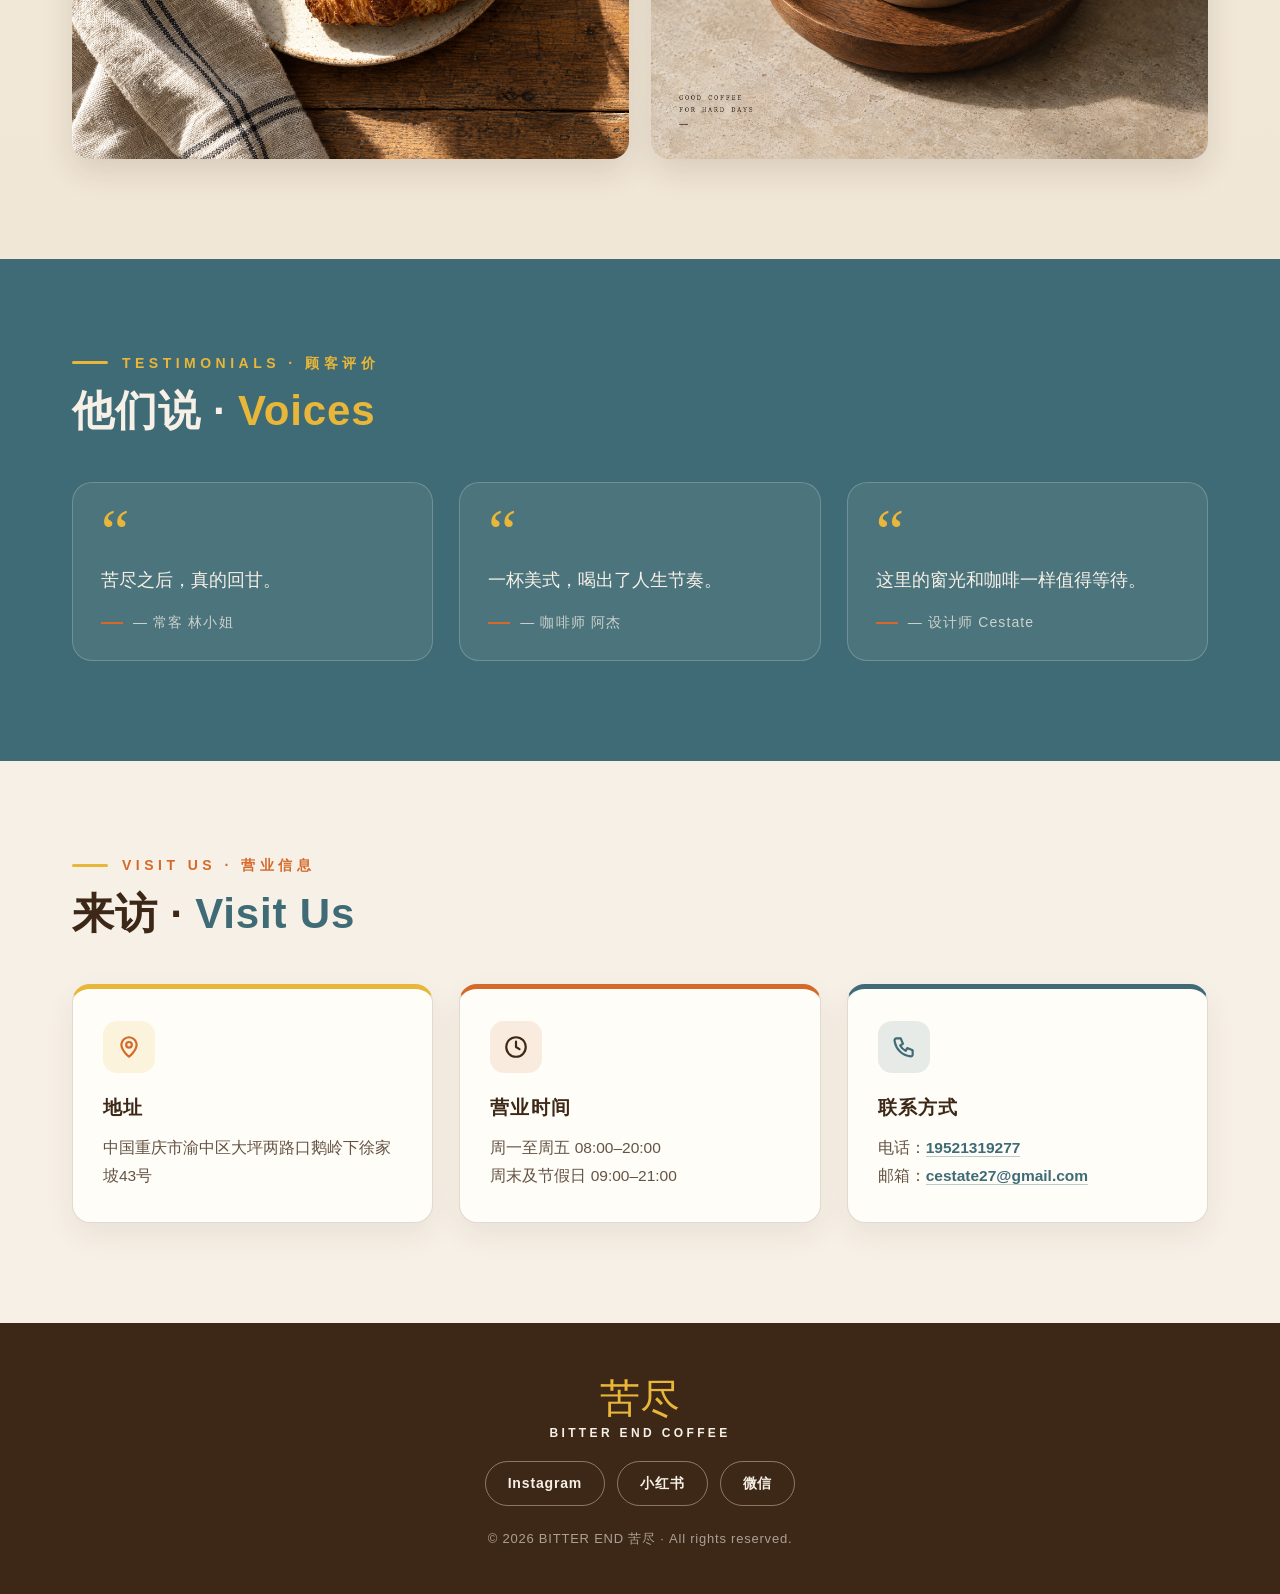
==== commit 3a235af1: "Add files via upload" ====
--- a/index.html
+++ b/index.html
@@ -8,7 +8,7 @@
 <link rel="preconnect" href="https://fonts.googleapis.com">
 <link rel="preconnect" href="https://fonts.gstatic.com" crossorigin="">
 <link href="https://fonts.googleapis.com/css2?family=Fredoka:wght@500;600;700&amp;family=Inter:wght@400;500;600;700&amp;family=Noto+Sans+SC:wght@400;500;700;900&amp;family=Ma+Shan+Zheng&amp;display=swap" rel="stylesheet">
-<link rel="stylesheet" href="assets/styles.css">
+<link rel="stylesheet" href="styles.css">
 </head>
 <body>
 
@@ -66,7 +66,7 @@
     </div>
     <figure class="story-fig">
       <div class="frame">
-        <img src="assets/images/story.png" alt="手捧咖啡的温馨场景" loading="lazy">
+        <img src="story.png" alt="手捧咖啡的温馨场景" loading="lazy">
       </div>
       <div class="story-seal" aria-hidden="true">
         <span class="zh">回甘</span>
@@ -86,7 +86,7 @@
     <div class="sig-grid">
       <article class="sig-card">
         <div class="sig-thumb">
-          <img src="assets/images/americano.png" alt="苦尽美式 Bitter End Americano" loading="lazy">
+          <img src="americano.png" alt="苦尽美式 Bitter End Americano" loading="lazy">
           <span class="sig-badge">NO.01</span>
         </div>
         <div class="sig-body">
@@ -101,7 +101,7 @@
       </article>
       <article class="sig-card">
         <div class="sig-thumb">
-          <img src="assets/images/latte.png" alt="零渡拿铁 Crossing Latte" loading="lazy">
+          <img src="latte.png" alt="零渡拿铁 Crossing Latte" loading="lazy">
           <span class="sig-badge">NO.02</span>
         </div>
         <div class="sig-body">
@@ -116,7 +116,7 @@
       </article>
       <article class="sig-card">
         <div class="sig-thumb">
-          <img src="assets/images/cold-brew.png" alt="沉夜冷萃 Midnight Cold Brew" loading="lazy">
+          <img src="cold-brew.png" alt="沉夜冷萃 Midnight Cold Brew" loading="lazy">
           <span class="sig-badge">NO.03</span>
         </div>
         <div class="sig-body">
@@ -228,11 +228,11 @@
       <h2 class="sec-title">日常 · <span class="en">Gallery</span></h2>
     </div>
     <div class="gal-grid">
-      <div class="gal-cell r43"><img src="assets/images/coffee-beans.png" alt="咖啡豆" loading="lazy"></div>
-      <div class="gal-cell r43"><img src="assets/images/pour-over.png" alt="手冲咖啡" loading="lazy"></div>
-      <div class="gal-cell wide r169"><img src="assets/images/store.png" alt="门店一角" loading="lazy"></div>
-      <div class="gal-cell r11"><img src="assets/images/croissant.png" alt="可颂" loading="lazy"></div>
-      <div class="gal-cell r11"><img src="assets/images/americano.png" alt="苦尽美式" loading="lazy"></div>
+      <div class="gal-cell r43"><img src="coffee-beans.png" alt="咖啡豆" loading="lazy"></div>
+      <div class="gal-cell r43"><img src="pour-over.png" alt="手冲咖啡" loading="lazy"></div>
+      <div class="gal-cell wide r169"><img src="store.png" alt="门店一角" loading="lazy"></div>
+      <div class="gal-cell r11"><img src="croissant.png" alt="可颂" loading="lazy"></div>
+      <div class="gal-cell r11"><img src="americano.png" alt="苦尽美式" loading="lazy"></div>
     </div>
   </div>
 </section>
@@ -312,7 +312,7 @@
   </div>
 </footer>
 
-<script src="assets/main.js" defer></script>
+<script src="main.js" defer></script>
 
 
 </body></html>
--- a/styles.css
+++ b/styles.css
@@ -0,0 +1,220 @@
+:root{
+  --roast:#3D2817;      /* 深焙棕 */
+  --mustard:#E8B638;    /* 芥末黄 */
+  --terra:#D4692A;      /* 赤陶橘 */
+  --slate:#3E6B75;      /* 青灰蓝 */
+  --cream:#F7F0E6;      /* 奶白 */
+  --mustard-soft:rgba(232,182,56,.14);
+  --terra-soft:rgba(212,105,42,.12);
+  --line:rgba(61,40,23,.16);
+  --round:"Fredoka","Inter","Noto Sans SC","PingFang SC",sans-serif;
+  --brush:"Ma Shan Zheng","KaiTi","STKaiti","楷体",cursive;
+  --cn:"Inter","Noto Sans SC","PingFang SC","Hiragino Sans GB","Microsoft YaHei",sans-serif;
+  --num:"Inter","Noto Sans SC",sans-serif;
+  --nav-h:72px;
+  --wrap:1200px;
+}
+*{margin:0;padding:0;box-sizing:border-box}
+html{scroll-behavior:smooth;scroll-padding-top:calc(var(--nav-h) + 16px)}
+body{font-family:var(--cn);color:var(--roast);background:var(--cream);font-size:17px;line-height:1.75;font-weight:400;-webkit-font-smoothing:antialiased}
+img{display:block;max-width:100%}
+a{color:inherit;text-decoration:none}
+.wrap{max-width:var(--wrap);margin:0 auto;padding:0 32px}
+section{position:relative}
+
+/* ---------- 通用标题 ---------- */
+.sec-head{margin-bottom:44px}
+.sec-eyebrow{font-family:var(--num);font-weight:600;font-size:14px;letter-spacing:.32em;text-transform:uppercase;color:var(--terra);display:flex;align-items:center;gap:14px}
+.sec-eyebrow::before{content:"";width:36px;height:3px;border-radius:2px;background:var(--mustard)}
+.sec-title{font-weight:700;font-size:clamp(30px,3.4vw,42px);line-height:1.25;margin-top:10px;letter-spacing:.02em}
+.sec-title .en{font-family:var(--round);font-weight:600;color:var(--slate)}
+
+/* ---------- 按钮 ---------- */
+.btn{display:inline-flex;align-items:center;justify-content:center;gap:8px;font-family:var(--round);font-weight:600;font-size:17px;letter-spacing:.06em;padding:14px 32px;border-radius:999px;border:2px solid transparent;cursor:pointer;transition:background-color .25s,color .25s,border-color .25s,transform .25s}
+.btn:hover{transform:translateY(-2px)}
+.btn--mustard{background:var(--mustard);color:var(--roast)}
+.btn--mustard:hover{background:var(--terra);color:var(--cream)}
+.btn--outline{background:transparent;color:var(--cream);border-color:rgba(247,240,230,.75)}
+.btn--outline:hover{background:var(--cream);color:var(--roast);border-color:var(--cream)}
+
+/* ---------- 导航 ---------- */
+.nav{position:fixed;inset:0 0 auto 0;height:var(--nav-h);z-index:100;background:rgba(61,40,23,.82);backdrop-filter:blur(10px);-webkit-backdrop-filter:blur(10px);border-bottom:1px solid rgba(247,240,230,.12)}
+.nav-inner{max-width:var(--wrap);margin:0 auto;padding:0 32px;height:100%;display:flex;align-items:center;justify-content:space-between;gap:24px}
+.brand{display:flex;align-items:center;gap:12px;color:var(--cream)}
+.brand-mark{font-family:var(--brush);font-size:34px;line-height:1;color:var(--mustard);font-weight:400}
+.brand-name{display:flex;flex-direction:column;line-height:1.2}
+.brand-name .cn{font-weight:700;font-size:15px;letter-spacing:.18em}
+.brand-name .en{font-family:var(--round);font-weight:600;font-size:12px;letter-spacing:.22em;color:var(--mustard)}
+.nav-links{display:flex;align-items:center;gap:6px;list-style:none}
+.nav-links a{display:block;padding:9px 15px;border-radius:999px;font-size:15px;font-weight:500;color:var(--cream);letter-spacing:.06em;transition:background-color .25s,color .25s}
+.nav-links a:hover{background:var(--mustard);color:var(--roast)}
+.nav-links a.nav-cta{border:1.5px solid var(--mustard);color:var(--mustard);font-weight:700}
+.nav-links a.nav-cta:hover{background:var(--mustard);color:var(--roast)}
+.burger{display:none;width:44px;height:44px;border-radius:12px;border:1.5px solid rgba(247,240,230,.4);background:transparent;cursor:pointer;position:relative}
+.burger span{position:absolute;left:11px;right:11px;height:2px;border-radius:2px;background:var(--cream);transition:transform .3s,opacity .3s}
+.burger span:nth-child(1){top:15px}
+.burger span:nth-child(2){top:21px}
+.burger span:nth-child(3){top:27px}
+.burger.open span:nth-child(1){transform:translateY(6px) rotate(45deg)}
+.burger.open span:nth-child(2){opacity:0}
+.burger.open span:nth-child(3){transform:translateY(-6px) rotate(-45deg)}
+
+/* ---------- Hero ---------- */
+.hero{margin-top:var(--nav-h);position:relative;width:100%;aspect-ratio:16/9;background:url("hero.png") center/cover no-repeat;overflow:hidden;display:flex;align-items:center}
+.hero::before{content:"";position:absolute;inset:0;background:linear-gradient(100deg,rgba(30,19,10,.82) 0%,rgba(30,19,10,.58) 30%,rgba(30,19,10,.18) 48%,rgba(30,19,10,0) 62%)}
+.hero-copy{position:relative;z-index:2;width:min(560px,46%);margin-left:max(32px,5vw);color:var(--cream);display:flex;flex-direction:column;align-items:flex-start;gap:clamp(10px,1.6vw,20px)}
+.hero-brush{font-family:var(--brush);font-weight:400;font-size:clamp(64px,9vw,132px);line-height:1.05;color:var(--cream);text-shadow:0 4px 28px rgba(20,12,5,.55)}
+.hero-en{font-family:var(--round);font-weight:700;font-size:clamp(20px,2.4vw,34px);letter-spacing:.18em;color:var(--mustard);text-shadow:0 2px 16px rgba(20,12,5,.6)}
+.hero-tag{font-size:clamp(15px,1.4vw,19px);font-weight:500;letter-spacing:.05em;color:var(--cream);opacity:.94;text-shadow:0 2px 12px rgba(20,12,5,.6)}
+.hero-tag::before{content:"";display:inline-block;width:28px;height:2px;border-radius:2px;background:var(--terra);vertical-align:middle;margin-right:12px}
+.hero-btns{display:flex;flex-wrap:wrap;gap:14px;margin-top:clamp(6px,1vw,14px)}
+.hero-btns .btn{padding:12px 28px;font-size:16px}
+
+/* ---------- Our Story ---------- */
+.story{padding:96px 0 100px;background:var(--cream)}
+.story-grid{display:grid;grid-template-columns:1fr 1.05fr;gap:64px;align-items:center}
+.story-title{font-weight:900;font-size:clamp(30px,3.2vw,44px);line-height:1.35;margin:14px 0 22px}
+.story-title .dot{color:var(--terra)}
+.story-text p{color:rgba(61,40,23,.86);margin-bottom:16px;text-align:justify}
+.story-text p strong{color:#A85224;font-weight:700} /* 赤陶橘加深版（roast 混入），保证奶白底可读性 */
+.story-tags{display:flex;flex-wrap:wrap;gap:10px;margin-top:26px}
+.story-tags span{font-size:14px;font-weight:700;letter-spacing:.08em;color:var(--roast);background:var(--mustard-soft);border:1.5px solid rgba(232,182,56,.55);padding:7px 16px;border-radius:999px}
+.story-fig{position:relative}
+.story-fig .frame{aspect-ratio:16/10;overflow:hidden;border-radius:20px;box-shadow:0 24px 60px rgba(61,40,23,.22)}
+.story-fig img{width:100%;height:100%;object-fit:cover;transition:transform .6s ease}
+.story-fig:hover img{transform:scale(1.03)}
+.story-fig::after{content:"";position:absolute;left:-22px;bottom:-22px;width:120px;height:120px;border-radius:18px;background:var(--mustard);z-index:-1}
+.story-seal{position:absolute;right:-18px;top:-18px;width:84px;height:84px;border-radius:50%;background:var(--terra);color:var(--cream);display:flex;flex-direction:column;align-items:center;justify-content:center;box-shadow:0 10px 24px rgba(212,105,42,.4)}
+.story-seal .zh{font-family:var(--brush);font-size:30px;line-height:1}
+.story-seal .en{font-family:var(--round);font-size:9px;letter-spacing:.14em;margin-top:3px}
+
+/* ---------- Signature ---------- */
+.sig{padding:92px 0 100px;background:var(--roast);color:var(--cream)}
+.sig .sec-eyebrow{color:var(--mustard)}
+.sig .sec-title{color:var(--cream)}
+.sig .sec-title .en{color:var(--mustard)}
+.sig-grid{display:grid;grid-template-columns:repeat(3,1fr);gap:28px}
+.sig-card{background:var(--cream);color:var(--roast);border-radius:20px;overflow:hidden;box-shadow:0 18px 44px rgba(0,0,0,.34);display:flex;flex-direction:column;transition:transform .35s ease,box-shadow .35s ease}
+.sig-card:hover{transform:translateY(-8px);box-shadow:0 26px 56px rgba(0,0,0,.42)}
+.sig-thumb{aspect-ratio:1/1;overflow:hidden;position:relative}
+.sig-thumb img{width:100%;height:100%;object-fit:cover;transition:transform .6s ease}
+.sig-card:hover .sig-thumb img{transform:scale(1.03)}
+.sig-badge{position:absolute;top:16px;left:16px;font-family:var(--round);font-weight:600;font-size:12px;letter-spacing:.14em;color:var(--roast);background:var(--mustard);padding:6px 14px;border-radius:999px}
+.sig-body{padding:24px 26px 26px;display:flex;flex-direction:column;gap:8px;flex:1}
+.sig-name-zh{font-weight:700;font-size:22px;letter-spacing:.04em}
+.sig-name-en{font-family:var(--round);font-weight:500;font-size:13px;letter-spacing:.14em;text-transform:uppercase;color:var(--slate)}
+.sig-line{font-size:15px;color:rgba(61,40,23,.75);flex:1}
+.sig-foot{display:flex;align-items:center;justify-content:space-between;padding-top:16px;border-top:1.5px dashed var(--line)}
+.sig-price{font-family:var(--num);font-weight:700;font-size:24px;color:var(--terra);font-variant-numeric:tabular-nums}
+.sig-more{font-size:13px;font-weight:700;letter-spacing:.1em;color:var(--slate)}
+
+/* ---------- Menu ---------- */
+.menu{padding:92px 0 100px;background:var(--cream)}
+.menu-panel-card{background:#FFFDF8;border:1.5px solid var(--line);border-radius:24px;padding:40px 44px 44px;box-shadow:0 14px 40px rgba(61,40,23,.08)}
+.tabs{display:flex;gap:12px;margin-bottom:34px;flex-wrap:wrap}
+.tab{font-family:var(--cn);font-weight:700;font-size:16px;letter-spacing:.08em;padding:12px 30px;border-radius:999px;border:2px solid var(--roast);background:transparent;color:var(--roast);cursor:pointer;transition:background-color .25s,color .25s,border-color .25s}
+.tab:hover{border-color:var(--terra);color:var(--terra)}
+.tab.active{background:var(--mustard);border-color:var(--mustard);color:var(--roast)}
+.tab-panels{position:relative}
+.tab-panel{display:none;animation:panelIn .4s ease}
+.tab-panel.active{display:block}
+@keyframes panelIn{from{opacity:0;transform:translateY(10px)}to{opacity:1;transform:none}}
+.menu-row{display:flex;align-items:baseline;gap:14px;padding:18px 4px;border-bottom:1px solid rgba(61,40,23,.1)}
+.menu-row:last-child{border-bottom:none}
+.menu-info{min-width:0}
+.menu-name{font-weight:700;font-size:18px;letter-spacing:.03em}
+.menu-name .en{font-family:var(--round);font-weight:500;font-size:13px;letter-spacing:.1em;color:var(--slate);margin-left:10px;text-transform:uppercase}
+.menu-desc{font-size:14.5px;color:rgba(61,40,23,.68);margin-top:3px}
+.leader{flex:1;min-width:28px;border-bottom:2.5px dotted rgba(61,40,23,.32);transform:translateY(-5px)}
+.menu-price{font-family:var(--num);font-weight:700;font-size:19px;color:var(--terra);white-space:nowrap;font-variant-numeric:tabular-nums}
+.menu-note{margin-top:26px;font-size:13.5px;color:var(--slate);letter-spacing:.05em;display:flex;align-items:center;gap:8px}
+.menu-note::before{content:"◆";color:var(--mustard);font-size:11px}
+
+/* ---------- Gallery ---------- */
+.gal{padding:92px 0 100px;background:linear-gradient(180deg,var(--cream) 0%,#F1E7D6 100%)}
+.gal-grid{display:grid;grid-template-columns:1fr 1fr;gap:22px}
+.gal-cell{overflow:hidden;border-radius:18px;box-shadow:0 12px 32px rgba(61,40,23,.14);position:relative}
+.gal-cell img{width:100%;height:100%;object-fit:cover;transition:transform .6s ease}
+.gal-cell:hover img{transform:scale(1.03)}
+.gal-cell.wide{grid-column:span 2}
+.gal-cell.r43{aspect-ratio:4/3}
+.gal-cell.r169{aspect-ratio:16/9}
+.gal-cell.r11{aspect-ratio:1/1}
+.gal-cell::after{content:"";position:absolute;inset:0;background:linear-gradient(180deg,transparent 60%,rgba(61,40,23,.18));opacity:0;transition:opacity .4s}
+.gal-cell:hover::after{opacity:1}
+
+/* ---------- Testimonials ---------- */
+.voices{padding:92px 0 100px;background:var(--slate);color:var(--cream)}
+.voices .sec-eyebrow{color:var(--mustard)}
+.voices .sec-eyebrow::before{background:var(--mustard)}
+.voices .sec-title{color:var(--cream)}
+.voices .sec-title .en{color:var(--mustard)}
+.voices-grid{display:grid;grid-template-columns:repeat(3,1fr);gap:26px}
+.voice-card{background:rgba(247,240,230,.07);border:1.5px solid rgba(247,240,230,.22);border-radius:20px;padding:30px 28px 26px;display:flex;flex-direction:column;gap:14px;transition:background-color .3s,transform .3s}
+.voice-card:hover{background:rgba(247,240,230,.13);transform:translateY(-6px)}
+.voice-quote-mark{font-family:Georgia,serif;font-size:64px;line-height:.6;color:var(--mustard)}
+.voice-text{font-size:18px;font-weight:500;line-height:1.7;flex:1}
+.voice-who{font-size:14px;letter-spacing:.08em;color:rgba(247,240,230,.75)}
+.voice-who::before{content:"";display:inline-block;width:22px;height:2px;background:var(--terra);vertical-align:middle;margin-right:10px}
+
+/* ---------- Visit ---------- */
+.visit{padding:92px 0 100px;background:var(--cream)}
+.visit-grid{display:grid;grid-template-columns:repeat(3,1fr);gap:26px}
+.visit-card{background:#FFFDF8;border:1.5px solid var(--line);border-top:5px solid var(--mustard);border-radius:18px;padding:32px 30px;box-shadow:0 12px 30px rgba(61,40,23,.07)}
+.visit-card:nth-child(2){border-top-color:var(--terra)}
+.visit-card:nth-child(3){border-top-color:var(--slate)}
+.visit-icon{width:52px;height:52px;border-radius:14px;background:var(--mustard-soft);display:flex;align-items:center;justify-content:center;margin-bottom:18px}
+.visit-card:nth-child(2) .visit-icon{background:var(--terra-soft)}
+.visit-card:nth-child(3) .visit-icon{background:rgba(62,107,117,.12)}
+.visit-icon svg{width:26px;height:26px}
+.visit-label{font-weight:700;font-size:19px;letter-spacing:.06em;margin-bottom:10px}
+.visit-card p{font-size:15.5px;color:rgba(61,40,23,.8);line-height:1.8}
+.visit-card a{color:var(--slate);font-weight:600;border-bottom:1.5px solid rgba(62,107,117,.35);transition:color .25s,border-color .25s}
+.visit-card a:hover{color:var(--terra);border-color:var(--terra)}
+
+/* ---------- Footer ---------- */
+.footer{background:var(--roast);color:var(--cream);padding:56px 0 44px}
+.footer-inner{display:flex;flex-direction:column;align-items:center;gap:22px;text-align:center}
+.footer-brand{font-family:var(--brush);font-size:40px;color:var(--mustard);line-height:1}
+.footer-brand small{display:block;font-family:var(--round);font-weight:600;font-size:12px;letter-spacing:.28em;color:var(--cream);margin-top:8px}
+.footer-social{display:flex;gap:12px;flex-wrap:wrap;justify-content:center}
+.footer-social a{font-size:14px;font-weight:600;letter-spacing:.06em;padding:9px 22px;border-radius:999px;border:1.5px solid rgba(247,240,230,.4);color:var(--cream);transition:background-color .25s,color .25s,border-color .25s}
+.footer-social a:hover{background:var(--mustard);border-color:var(--mustard);color:var(--roast)}
+.footer-copy{font-family:var(--num);font-size:13px;letter-spacing:.06em;color:rgba(247,240,230,.6)}
+
+/* ---------- 响应式 ---------- */
+@media (max-width:1024px){
+  .sig-grid,.voices-grid,.visit-grid{grid-template-columns:1fr 1fr}
+  .visit-card:last-child{grid-column:span 2}
+  .story-grid{grid-template-columns:1fr;gap:48px}
+  .hero-copy{width:56%}
+}
+@media (max-width:760px){
+  body{font-size:16px}
+  .wrap{padding:0 20px}
+  .nav-inner{padding:0 20px}
+  .burger{display:block}
+  .nav-links{position:fixed;top:var(--nav-h);left:0;right:0;flex-direction:column;align-items:stretch;gap:0;background:rgba(61,40,23,.97);padding:12px 20px 22px;border-bottom:1px solid rgba(247,240,230,.15);transform:translateY(-12px);opacity:0;pointer-events:none;transition:transform .3s,opacity .3s}
+  .nav-links.open{transform:none;opacity:1;pointer-events:auto}
+  .nav-links a{padding:13px 16px;border-radius:12px;font-size:16px}
+  .nav-links a.nav-cta{margin-top:8px;text-align:center;border-radius:999px}
+  .hero{aspect-ratio:auto;min-height:calc(100svh - var(--nav-h));background-position:65% center;padding:64px 0}
+  .hero::before{background:linear-gradient(180deg,rgba(30,19,10,.35) 0%,rgba(30,19,10,.72) 55%,rgba(30,19,10,.86) 100%)}
+  .hero-copy{width:100%;margin:0 auto;padding:0 24px;align-items:flex-start}
+  .sig-grid,.voices-grid,.visit-grid{grid-template-columns:1fr}
+  .visit-card:last-child{grid-column:auto}
+  .gal-grid{grid-template-columns:1fr}
+  .gal-cell.wide{grid-column:auto}
+  .menu-panel-card{padding:28px 22px 32px}
+  .menu-row{flex-wrap:wrap}
+  .leader{display:none}
+  .menu-price{margin-left:auto}
+  .story-fig::after{display:none}
+  .story-seal{right:12px;top:-14px;width:68px;height:68px}
+  .story-seal .zh{font-size:24px}
+  section{scroll-margin-top:calc(var(--nav-h) + 8px)}
+}
+@media (prefers-reduced-motion:reduce){
+  html{scroll-behavior:auto}
+  *,*::before,*::after{animation:none!important;transition:none!important}
+}
